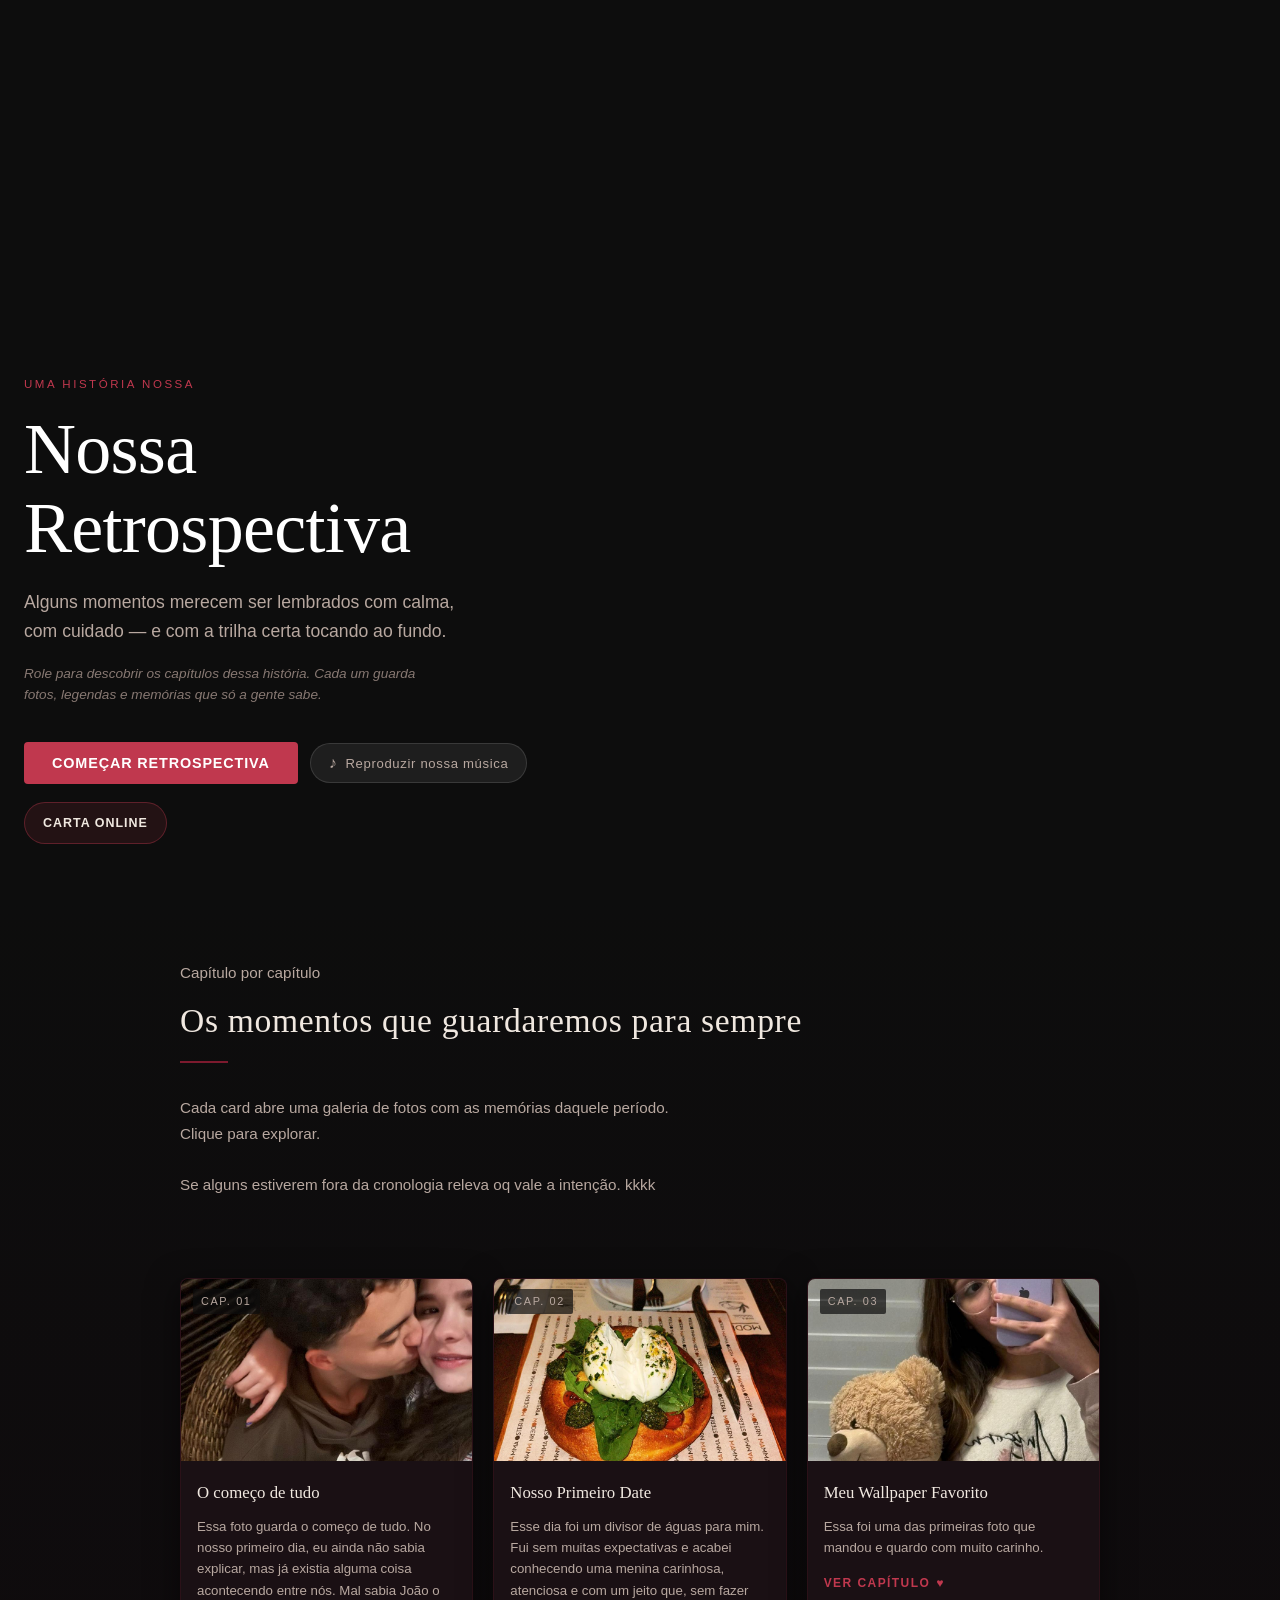
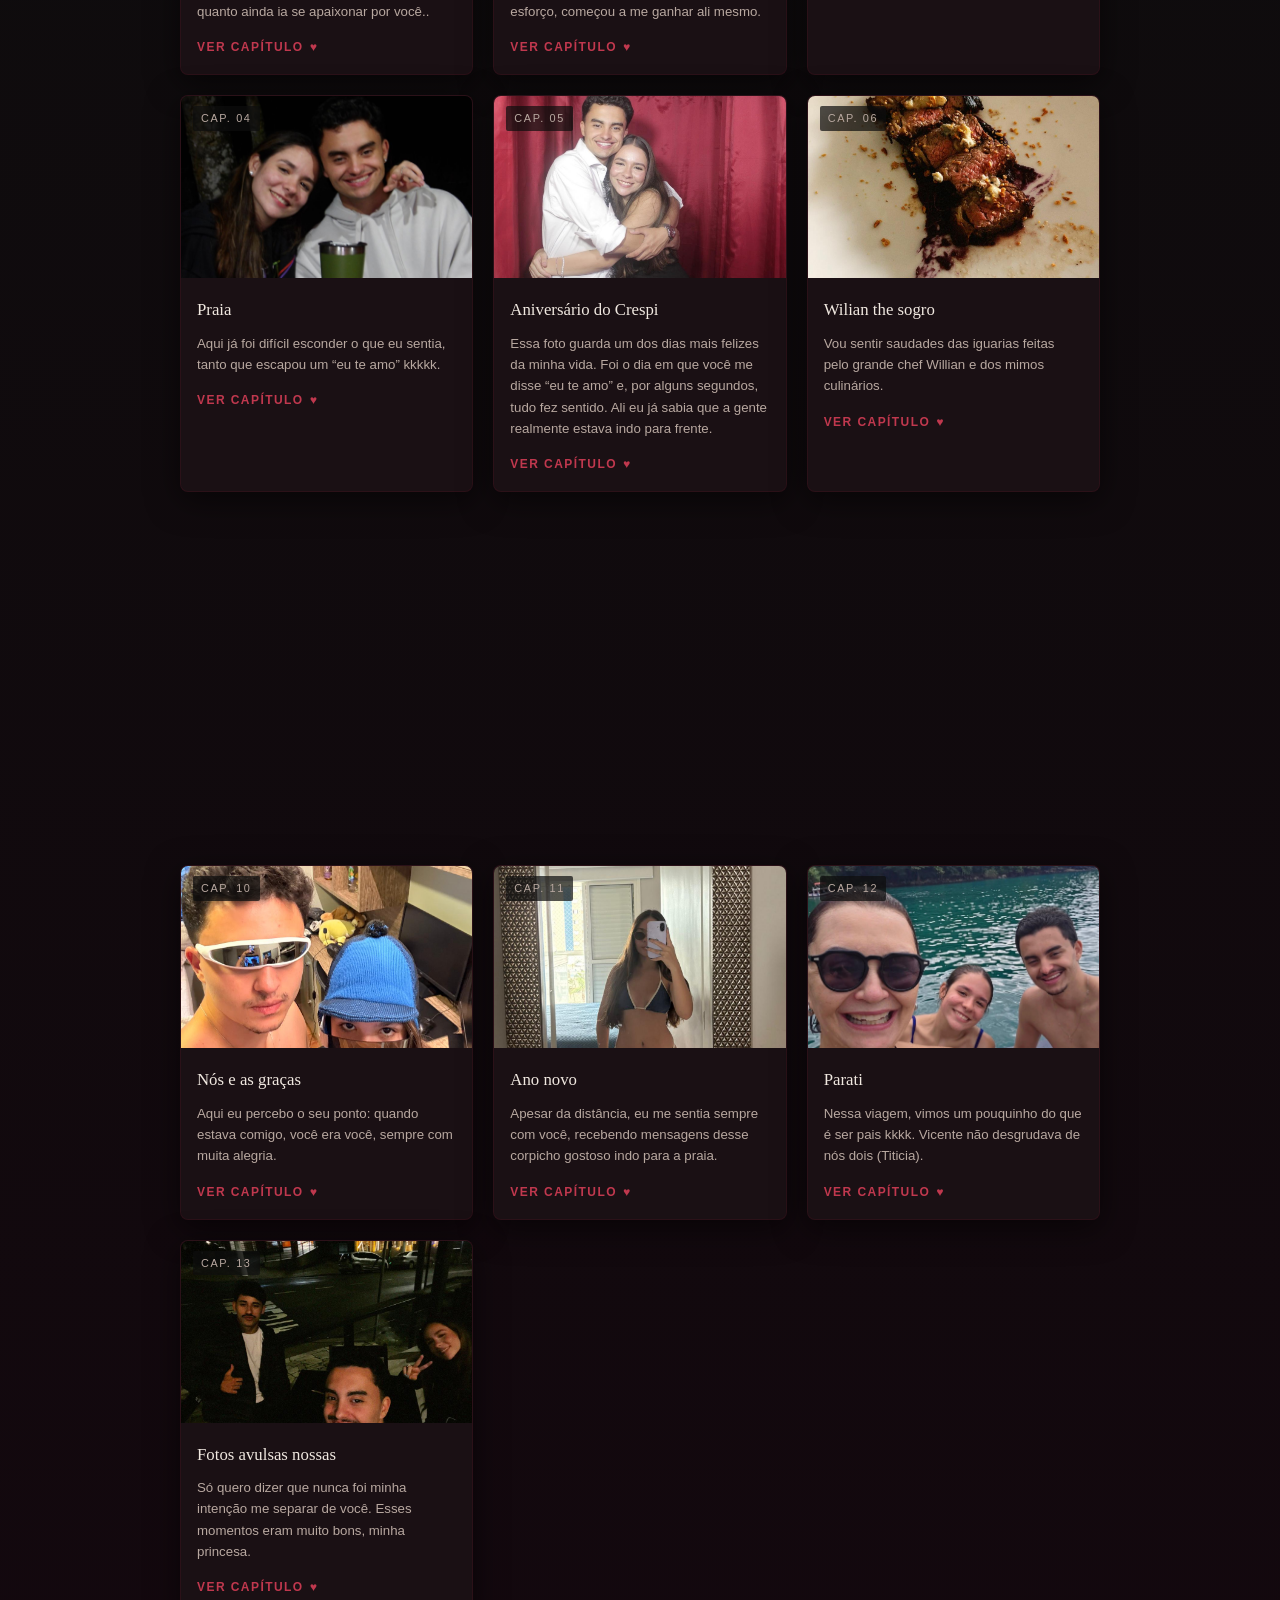
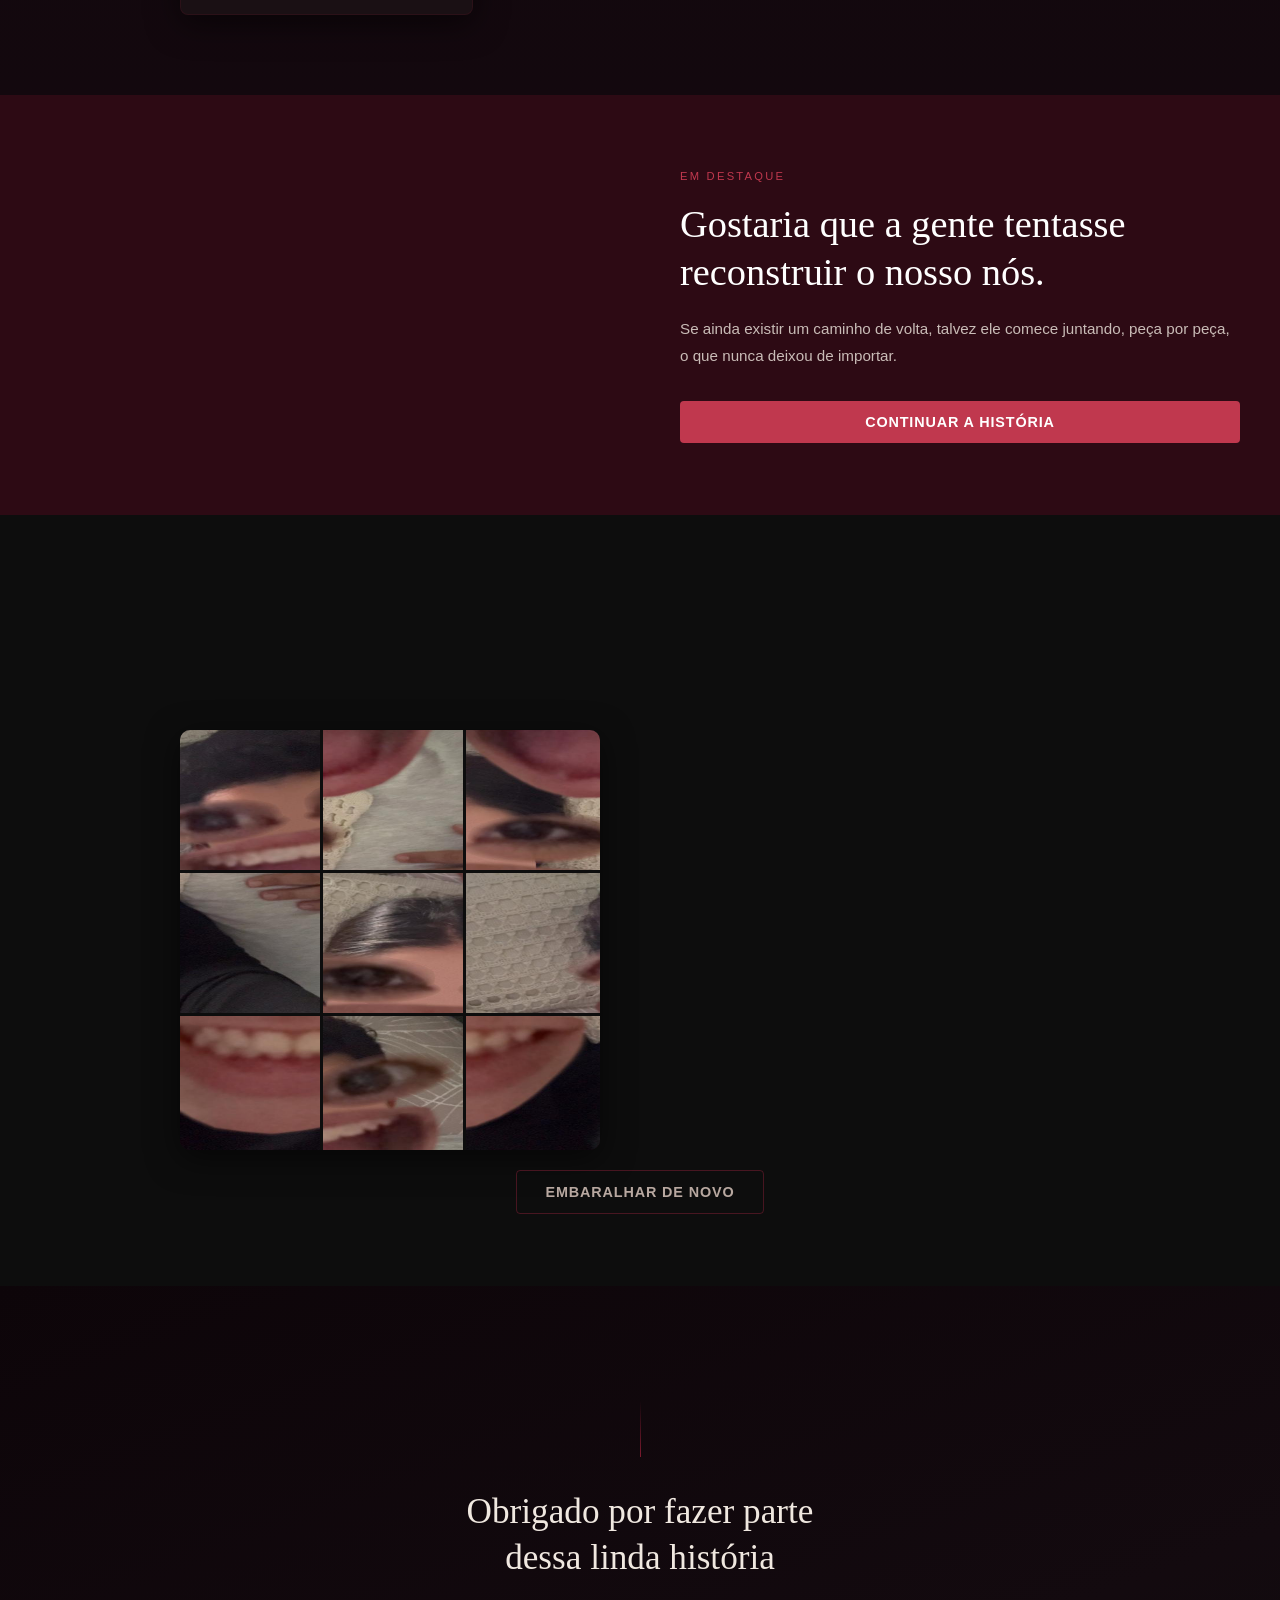
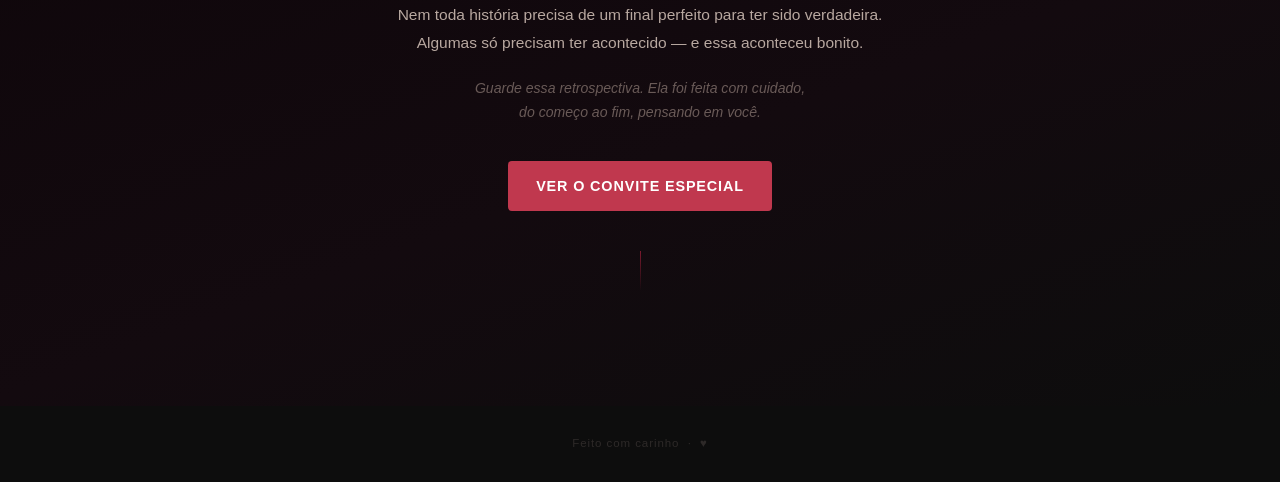
==== carta-antiga.html @ 15ed8b23 "Add files via upload" ====
<!DOCTYPE html>
<html lang="pt-BR">
<head>
  <meta charset="UTF-8" />
  <meta name="viewport" content="width=device-width, initial-scale=1.0" />
  <meta name="description" content="Uma retrospectiva de momentos que marcaram nossa história." />
  <title>Retrospectiva</title>
  <link rel="stylesheet" href="style.css" />
</head>
<body>

  <!-- ════════════════════════════════════════════
       TELA 1 — HERO
  ════════════════════════════════════════════ -->
  <section id="hero" aria-label="Início">

    <!-- Fundo com efeito Ken Burns -->
    <!-- SUBSTITUA a imagem em style.css → #hero-bg { background-image: url('...') } -->
    <div id="hero-bg" role="presentation" aria-hidden="true"></div>

    <div class="hero-conteudo">
      <span class="hero-eyebrow">Uma história nossa</span>

      <h1 class="hero-titulo">
        Nossa<br>Retrospectiva
      </h1>

      <p class="hero-subtitulo">
        Alguns momentos merecem ser lembrados com calma,
        com cuidado — e com a trilha certa tocando ao fundo.
      </p>

      <p class="hero-nota">
        Role para descobrir os capítulos dessa história.
        Cada um guarda fotos, legendas e memórias que só a gente sabe.
      </p>

      <div class="hero-acoes">
        <button id="btn-comecar" class="btn btn-primario" aria-label="Começar a retrospectiva">
          Começar retrospectiva
        </button>

        <!-- Controle de música -->
        <button
          id="ctrl-musica"
          aria-label="Reproduzir nossa música"
          title="Nossa música"
        >
          <span class="icone-musica" aria-hidden="true">♪</span>
          <span class="txt-musica">Reproduzir nossa música</span>
        </button>

        <button
          id="btn-carta-online"
          class="btn-carta-online"
          type="button"
          aria-haspopup="dialog"
          aria-controls="modal-carta-online"
        >
          Carta online
        </button>
      </div>
    </div>

    <!-- Barra de progresso da música (fixa na base) -->
    <div
      id="barra-musica"
      class="barra-progresso-musica"
      role="progressbar"
      aria-label="Progresso da música"
      aria-valuenow="0"
      aria-valuemin="0"
      aria-valuemax="100"
    ></div>
  </section>

  <div
    id="modal-carta-online"
    class="carta-modal"
    role="dialog"
    aria-modal="true"
    aria-labelledby="carta-online-titulo"
    hidden
  >
    <div class="carta-modal-painel" role="document">
      <div class="carta-modal-topo">
        <div>
          <p class="hero-eyebrow">Carta online</p>
          <h2 id="carta-online-titulo" class="carta-modal-titulo">Caso a letra não esteja clara</h2>
        </div>
        <button
          id="btn-fechar-carta-online"
          class="modal-fechar"
          type="button"
          aria-label="Fechar carta"
          title="Fechar"
        >x</button>
      </div>

      <div class="carta-modal-texto">

      <p>Oi, minha princesa.</p>

      <p>Essa é a minha primeira tentativa de escrever uma carta para você. Espero que goste, porque ela está sendo feita de coração.</p>

      <p>Hoje está sendo o primeiro dia em que estamos realmente sem contato, e está sendo estranho lidar com todo esse silêncio. Em vários momentos, senti vontade de mandar um “bom dia”, já pensar em algum “boa noite” para mais tarde, contar alguma coisa ou simplesmente saber como você está. Mas eu sei que, agora, preciso respeitar o espaço que você escolheu.</p>

      <p>O mais curioso é que esta carta não começou hoje e também não nasceu por causa do que aconteceu. Eu comecei a construí-la no dia 9, antes de te magoar, quando estávamos falando sobre tentar novamente e ainda existia entre nós uma vontade verdadeira de construir um futuro juntos.</p>

      <p>Por isso, algumas partes desta carta foram escritas por um Jô que ainda estava cheio de esperança. Outras estão sendo escritas hoje, por alguém que entende um pouco melhor o peso das próprias atitudes.</p>

      <p>Se eu tivesse mais uma chance antes do fim, eu te diria que nunca foi brincadeira. Tudo o que eu disse para você, cada palavra, cada gesto e cada atitude foram muito verdadeiros. Foi tudo muito de coração.</p>

      <p>Eu te diria também que, mesmo depois de tudo o que passamos, eu escolheria te amar novamente. Na verdade, acho que nunca deixei de te amar. Mas, se pudesse viver tudo outra vez, eu te amaria ainda mais intensamente, mesmo sabendo que existiria o risco de nos machucarmos novamente.</p>

      <p>A verdade é que eu não me arrependo dos dias bons nem dos dias ruins. Não me arrependo dos momentos em que você me fez sorrir, nem daqueles em que chorei por você. Tudo isso fez parte da nossa história e do que nós fomos um para o outro.</p>

      <p>Talvez algumas coisas tenham acontecido porque precisavam acontecer, para que nós entendêssemos o que ainda não conseguíamos enxergar. Mas, apesar de tudo, a nossa história foi incrível para mim. E acho que é justamente por isso que eu viveria tudo novamente: porque eu te amo e porque, mesmo com toda a dor, ter vivido você valeu a pena.</p>

      <p>Nas últimas semanas, Deus colocou em mim um amor por você que eu nunca tinha sentido antes. Pedi a Ele que me perdoasse pelo que fiz e oro para que, um dia, você também consiga me perdoar. Eu não quero viver o resto da minha vida sem você, mas vou respeitar o seu tempo e a sua decisão.</p>

      <p>Eu enxergo isso como a minha tentativa mais sincera. Não como uma forma de te pressionar, nem como uma promessa de que tudo vai se resolver. Mas, assim como um dia você tentou com o coração aberto, eu também queria tentar agora do meu jeito.</p>

      <p>Depois disso, eu vou respeitar o que vier. Se ainda existir em você alguma vontade de nós, eu adoraria que a gente tentasse com mais calma, mais maturidade e mais verdade. Se não existir, eu vou entender que fiz a minha parte e vou respeitar o seu caminho.</p>

      <p><strong>Dia 9, terça-feira.</strong></p>

      <p>Comecei a escrever esta carta xoxonha porque hoje estou muito feliz pelo fim de semana que tivemos. Foram dois dias juntos, quase a frequência com que costumávamos nos ver durante a semana, e foi muito bom sentir isso novamente.</p>

      <p>Pela primeira vez em muito tempo, sinto que estamos conseguindo conversar de verdade, sem transformar tudo em ataques. Está tudo mais leve, mais tranquilo e mais gostoso, e isso me faz pensar que talvez a gente realmente consiga fazer diferente.</p>

      <p>Agora estou ansioso para te ver na sexta. Não porque espero que tudo se resolva de uma vez, mas porque quero aproveitar sua presença, conversar olhando nos seus olhos, sentir você perto de mim e sentir novamente essa paz que aparece quando estamos bem e juntos. Acho que nunca vou me acostumar com a ideia de que um dia você possa não ser mais minha.</p>

      <p><strong>Dia 16.</strong></p>

      <p>Sei que a ordem desta carta está um pouco confusa. Ela começou no dia 9, continuou no dia 15 e agora estou escrevendo no dia 16. Hoje foi um dia de muita reflexão sobre tudo o que vivemos, e acredito que este seja um dos parágrafos finais. Apesar de te amar muito, eu também entendo que não posso continuar te pressionando com a ideia de nós, principalmente estando bloqueado em tudo e precisando respeitar o espaço que você escolheu.</p>

      <p>De todas as reflexões que tive, uma das que mais me tocou foi sobre a sua família. Eu sei que combinamos de não falar sobre isso, mas justamente por eu não ter falado na nossa tentativa de volta, sinto que preciso dedicar um parágrafo a eles.</p>

      <p>Depois daquela nossa conversa no Mackenzie, no dia em que você me deu aquele ultimato sobre irmos para frente ou não, um dos meus maiores medos era conhecer meus sogros. Eu pensava: “e se eles não gostarem de mim?”. Mas, aos poucos, fomos nos aproximando cada vez mais, até chegar o grande dia de conhecer a Fabiana, o Willian e a Manuela.</p>

      <p>E, sinceramente, nem nos meus maiores sonhos eu imaginei que fosse gostar tanto da família que conheci. Eles me acolheram de uma forma que me marcou muito. Em vários momentos, me senti tratado como parte da casa, quase como um filho, e sou muito grato por ter vivido isso.</p>

      <p>Mesmo que nossos caminhos se separem, vou levar sua família como uma referência bonita de acolhimento, carinho e cuidado para qualquer relação que eu viva no futuro.</p>

      <p>Eu amo muito eles e sou profundamente arrependido de pensar que talvez aquela relação que tínhamos nunca mais volte.</p>

      <p>Então, neste trechinho, eu só queria deixar registrado o quanto sou grato por tudo e o quanto eles também foram importantes para mim.</p>

        <p>E pode ter certeza: se um dia a gente voltar, seu pai ainda vai ganhar aquela faca, sua mãe um belo buquê de flores e seu irmão o macarrão pesto que fiquei devendo.</p>

        <p>Também queria relembrar alguns momentos nossos que talvez eu nunca tenha te contado, mas que me marcaram muito.</p>

        <p>O primeiro foi lá no início, quando brigamos por causa de uma brincadeira. Na época, lembro que pensei: “não quero mais”. Mas, no dia seguinte, da forma mais honesta e sincera possível, você me mandou mensagem perguntando se eu estava bravo e dizendo que queria se resolver.</p>

        <p>Foi nesse dia que eu percebi que Letícia já estava escrita na minha história de vida. Eu senti que alguma coisa eu ainda ia viver com essa mulher apaixonante — fosse casar, namorar ou, quem sabe, conversar em uma varanda sobre a vida boa que tivemos, bem velhinhos.</p>

        <p>O segundo foi quando fomos para a praia sozinhos, deitamos na rede e ficamos ali, deixando o tempo passar. Eu nunca tinha sentido uma paz tão grande na minha vida. Com você, parecia que tudo ficava mais leve, mais tranquilo e mais simples.</p>

        <p>Hoje eu percebo que talvez eu devesse ter insistido mais em te entender, para que momentos como aquele durassem muito mais.</p>

        <p>Agora eu preciso assumir o que fiz. Inventar aquela história do vídeo foi errado, imaturo e injusto com você. Eu estava machucado e tinha bebido, mas nada disso justifica ter te colocado naquela situação.</p>

        <p>Eu te causei medo, insegurança e dor, e isso é algo que eu vou carregar como aprendizado. Me desculpa de verdade.</p>

        <p>Independentemente do que você responder no QR code, eu vou respeitar. Se a resposta for sim, eu vou receber isso com carinho e maturidade. Se a resposta for não, eu vou entender que fiz a minha parte e vou respeitar o seu caminho.</p>

        <p>Encerro esta carta dizendo que eu te amo e te desejo tudo de melhor. Que você encontre paz, felicidade e consiga ser a empresária de exportação que tanto sonha em ser.</p>

        <p>Com amor,</p>

        <p><strong>Do seu Jô ❤️</strong></p>

      </div>
    </div>
  </div>

  <!-- Áudio — SUBSTITUA pelo caminho do arquivo de música -->
  <audio
  id="audio-nossa-musica"
  src="foi-assim.mp3"
  preload="none"
  aria-hidden="true"
></audio>


  <!-- ════════════════════════════════════════════
       TELA 2 — CAPÍTULOS
  ════════════════════════════════════════════ -->
  <section id="capitulos" aria-labelledby="titulo-capitulos">

    <header class="capitulos-cabecalho revelar">
      <p class="secao-subtitulo" style="margin-bottom: 6px;">
        Capítulo por capítulo
      </p>
      <h2 id="titulo-capitulos" class="secao-titulo">
        Os momentos que guardaremos para sempre
      </h2>
      <div class="linha-divisor" aria-hidden="true"></div>
      <p class="secao-subtitulo">
        Cada card abre uma galeria de fotos com as memórias daquele período.
        Clique para explorar.
        <br>
        <br>
        Se alguns estiverem fora da cronologia releva oq vale a intenção. kkkk
      </p>
    </header>

    <!-- Cards construídos pelo script.js via CAPITULOS[] -->
    <div
      id="grade-capitulos"
      class="grade-capitulos"
      role="list"
      aria-label="Lista de capítulos"
    ></div>

  </section>


  <!-- ════════════════════════════════════════════
       MODAL — Galeria de fotos
  ════════════════════════════════════════════ -->
  <div
    id="modal-capitulo"
    role="dialog"
    aria-modal="true"
    aria-labelledby="modal-titulo-cap"
    tabindex="-1"
  >
    <div class="modal-cabecalho">
      <h2 id="modal-titulo-cap" class="modal-titulo-cap"></h2>
      <button
        id="modal-fechar"
        class="modal-fechar"
        aria-label="Fechar galeria"
        title="Fechar (Esc)"
      >✕</button>
    </div>

    <div class="modal-carrossel">
      <img
        id="modal-foto-principal"
        class="foto-principal"
        src=""
        alt=""
      />
      <video
        id="modal-video-principal"
        class="foto-principal"
        controls
        playsinline
        style="display:none;"
      ></video>

      <p id="modal-legenda" class="foto-legenda"></p>

      <nav class="modal-nav" aria-label="Navegação de fotos">
        <button
          id="modal-antes"
          class="modal-nav-btn"
          aria-label="Foto anterior"
          disabled
        >‹</button>

        <span id="modal-indicador" class="modal-indicador" aria-live="polite"></span>

        <button
          id="modal-depois"
          class="modal-nav-btn"
          aria-label="Próxima foto"
        >›</button>
      </nav>

      <!-- Miniaturas geradas pelo script.js -->
      <div
        id="modal-thumbs"
        class="modal-thumbs"
        role="list"
        aria-label="Miniaturas das fotos"
      ></div>
    </div>
  </div>


  <!-- ════════════════════════════════════════════
       SEÇÃO DESTAQUE
  ════════════════════════════════════════════ -->
  <section id="destaque" aria-labelledby="titulo-destaque">
    <div class="destaque-inner">

      <div class="destaque-img-wrap">
        <!-- SUBSTITUA pelo caminho da sua foto de destaque -->
        <img
          src="assets/images/destaque.jpg"
          alt="Foto de destaque"
          loading="lazy"
          onerror="this.style.display='none'"
        />
      </div>

      <div class="destaque-texto revelar">
        <p class="destaque-eyebrow">Em destaque</p>
        <h2 id="titulo-destaque" class="destaque-titulo">
          Gostaria que a gente tentasse reconstruir o nosso nós.
        </h2>
        <p class="destaque-corpo">
          Se ainda existir um caminho de volta, talvez ele comece juntando, peça por peça, o que nunca deixou de importar.
        </p>
        <button id="btn-dest-continuar" class="btn btn-primario">
          Continuar a história
        </button>
      </div>

    </div>
  </section>


  <!-- ════════════════════════════════════════════
       QUEBRA-CABEÇA
  ════════════════════════════════════════════ -->
  <section id="quebra-cabeca" class="secao" aria-labelledby="titulo-puzzle">

    <div class="revelar" style="text-align:center; margin-bottom: 40px;">
      <p class="secao-subtitulo" style="margin: 0 auto 6px;">Um pequeno desafio</p>
      <h2 id="titulo-puzzle" class="secao-titulo" style="margin-bottom: 8px;">
        Monte a foto e descubra a surpresa
      </h2>
      <div class="linha-divisor" style="margin: 12px auto 0;" aria-hidden="true"></div>
    </div>

    <!-- Grade do puzzle — construída pelo script.js -->
    <div
      id="puzzle-grid"
      class="puzzle-grid"
      role="grid"
      aria-label="Quebra-cabeça — arraste as peças para montar a imagem"
    ></div>

    <!-- Mensagem de conclusão -->
    <div id="puzzle-concluido" class="puzzle-concluido" role="status" aria-live="polite">
      <p class="puzzle-msg-titulo">🎉 Você montou!</p>
      <p class="puzzle-msg-sub">
        Algumas memórias, quando remontadas, ficam ainda mais bonitas.
      </p>
      <button id="btn-puzzle-continuar" class="btn btn-primario">
        Ver a mensagem final
      </button>
    </div>

    <!-- Controles -->
    <div class="puzzle-controles" style="margin-top: 20px;">
      <button id="btn-recomecar-puzzle" class="btn btn-secundario">
        Embaralhar de novo
      </button>
    </div>

    <!-- Canvas do confetti -->
    <canvas
      id="puzzle-confetti"
      class="puzzle-confetti"
      style="display:none;"
      aria-hidden="true"
    ></canvas>

  </section>


  <!-- ════════════════════════════════════════════
       SEÇÃO FINAL
  ════════════════════════════════════════════ -->
  <section id="final" aria-labelledby="titulo-final">
    <div class="final-inner revelar">

      <div class="final-ornamento" aria-hidden="true"></div>

      <h2 id="titulo-final" class="final-titulo">
        Obrigado por fazer parte<br>dessa linda história
      </h2>

      <p class="final-corpo">
        Nem toda história precisa de um final perfeito para ter sido verdadeira.
        Algumas só precisam ter acontecido — e essa aconteceu bonito.
      </p>

      <p class="final-nota">
        Guarde essa retrospectiva. Ela foi feita com cuidado,<br>
        do começo ao fim, pensando em você.
      </p>

      <!-- Link para a página de convite (opcional) -->
      <a href="convite.html" class="btn btn-primario" role="button">
        Ver o convite especial
      </a>

      <div class="final-ornamento-baixo" aria-hidden="true"></div>
    </div>
  </section>


  <!-- ════════════════════════════════════════════
       RODAPÉ
  ════════════════════════════════════════════ -->
  <footer class="rodape">
    <p>Feito com carinho &nbsp;·&nbsp; <span aria-hidden="true">♥</span></p>
  </footer>


  <script src="script.js"></script>
</body>
</html>
---- style.css ----
/* ============================================================
   RETROSPECTIVA — style.css
   ============================================================
   Paleta: preto/grafite, vinho escuro, bordô, branco suave
   Design: cinematográfico, mobile-first, responsivo
   ============================================================ */

/* ── Tokens globais ── */
:root {
  --cor-fundo:        #0d0d0d;
  --cor-fundo-card:   #1a1014;
  --cor-fundo-modal:  #111018;
  --cor-bordô:        #7d1a2e;
  --cor-bordô-claro:  #a02540;
  --cor-vinho:        #2d0a14;
  --cor-texto:        #f0e8e0;
  --cor-texto-suave:  #b8a8a0;
  --cor-destaque:     #c0384e;
  --cor-linha:        rgba(160, 37, 64, 0.25);

  --fonte-titulo:     'Georgia', 'Times New Roman', serif;
  --fonte-corpo:      'Helvetica Neue', 'Arial', sans-serif;

  --raio:             10px;
  --raio-card:        8px;
  --transicao:        0.35s ease;
  --sombra-card:      0 8px 32px rgba(0,0,0,0.55);
  --sombra-leve:      0 2px 12px rgba(0,0,0,0.35);
}

/* ── Reset ── */
*, *::before, *::after { box-sizing: border-box; margin: 0; padding: 0; }

html { scroll-behavior: smooth; font-size: 16px; }

body {
  background-color: var(--cor-fundo);
  color: var(--cor-texto);
  font-family: var(--fonte-corpo);
  line-height: 1.7;
  overflow-x: hidden;
}

img { display: block; width: 100%; max-width: 100%; }
button { cursor: pointer; font-family: inherit; }
a { color: inherit; text-decoration: none; }

/* ── Acessibilidade: foco visível ── */
:focus-visible {
  outline: 2px solid var(--cor-destaque);
  outline-offset: 3px;
}

/* ── Respeitar preferência de movimento reduzido ── */
@media (prefers-reduced-motion: reduce) {
  *, *::before, *::after {
    animation-duration: 0.01ms !important;
    transition-duration: 0.01ms !important;
  }
  html { scroll-behavior: auto; }
}


/* ══════════════════════════════════════════════════════
   UTILIDADES
══════════════════════════════════════════════════════ */
.secao {
  padding: 72px 20px;
  max-width: 960px;
  margin: 0 auto;
}
.secao-titulo {
  font-family: var(--fonte-titulo);
  font-size: clamp(1.4rem, 5vw, 2.1rem);
  font-weight: 400;
  letter-spacing: 0.02em;
  color: var(--cor-texto);
  margin-bottom: 8px;
}
.secao-subtitulo {
  font-size: 0.95rem;
  color: var(--cor-texto-suave);
  margin-bottom: 40px;
  max-width: 520px;
}
.linha-divisor {
  width: 48px;
  height: 2px;
  background: var(--cor-bordô);
  margin: 12px 0 32px;
}

/* ── Botões ── */
.btn {
  display: inline-block;
  padding: 13px 28px;
  border-radius: 4px;
  border: none;
  font-size: 0.9rem;
  font-weight: 600;
  letter-spacing: 0.06em;
  text-transform: uppercase;
  transition: background var(--transicao), transform var(--transicao);
}
.btn:active { transform: scale(0.97); }

.btn-primario {
  background: var(--cor-destaque);
  color: #fff;
}
.btn-primario:hover { background: var(--cor-bordô-claro); }

.btn-secundario {
  background: transparent;
  color: var(--cor-texto-suave);
  border: 1px solid rgba(160,37,64,0.4);
}
.btn-secundario:hover {
  border-color: var(--cor-destaque);
  color: var(--cor-texto);
}

.btn-fantasma {
  background: transparent;
  color: var(--cor-texto-suave);
  border: none;
  padding: 10px 18px;
  font-size: 0.82rem;
  letter-spacing: 0.04em;
  text-transform: uppercase;
}
.btn-fantasma:hover { color: var(--cor-texto); }


/* ══════════════════════════════════════════════════════
   HERO — Tela 1
══════════════════════════════════════════════════════ */
#hero {
  position: relative;
  min-height: 100svh;
  display: flex;
  flex-direction: column;
  justify-content: flex-end;
  padding: 48px 24px 56px;
  overflow: hidden;
}

/* ─ Imagem de fundo ─
   SUBSTITUA o caminho abaixo pela sua foto preferida */
#hero-bg {
  position: absolute;
  inset: 0;
  background-image: url('assets/images/hero-capa.jpg');
  background-size: cover;
  background-position: center top;
  transform: scale(1.04);
  transition: transform 8s ease;
}
#hero-bg.ativo { transform: scale(1); }

/* gradiente cinematográfico */
#hero::after {
  content: '';
  position: absolute;
  inset: 0;
  background: linear-gradient(
    to bottom,
    rgba(13,13,13,0.15) 0%,
    rgba(13,13,13,0.4)  40%,
    rgba(13,13,13,0.82) 72%,
    rgba(13,13,13,0.97) 100%
  );
}

.hero-conteudo {
  position: relative;
  z-index: 2;
  max-width: 580px;
}

.hero-eyebrow {
  display: inline-block;
  font-size: 0.72rem;
  letter-spacing: 0.22em;
  text-transform: uppercase;
  color: var(--cor-destaque);
  margin-bottom: 16px;
}

.hero-titulo {
  font-family: var(--fonte-titulo);
  font-size: clamp(2.4rem, 10vw, 4.5rem);
  font-weight: 400;
  line-height: 1.1;
  color: #fff;
  margin-bottom: 20px;
  letter-spacing: -0.01em;
}

.hero-subtitulo {
  font-size: clamp(0.95rem, 3.5vw, 1.1rem);
  color: var(--cor-texto-suave);
  max-width: 440px;
  margin-bottom: 16px;
  line-height: 1.65;
}

.hero-nota {
  font-size: 0.85rem;
  color: rgba(176,156,148,0.75);
  max-width: 400px;
  font-style: italic;
  margin-bottom: 36px;
  line-height: 1.6;
}

.hero-acoes {
  display: flex;
  flex-wrap: wrap;
  gap: 12px;
  align-items: center;
}

/* ── Controle de música ── */
#ctrl-musica {
  display: flex;
  align-items: center;
  gap: 8px;
  background: rgba(255,255,255,0.07);
  border: 1px solid rgba(255,255,255,0.12);
  border-radius: 50px;
  padding: 10px 18px;
  color: var(--cor-texto-suave);
  font-size: 0.82rem;
  letter-spacing: 0.05em;
  transition: background var(--transicao), color var(--transicao);
}
#ctrl-musica:hover {
  background: rgba(192,56,78,0.18);
  color: var(--cor-texto);
}
#ctrl-musica .icone-musica { font-size: 1rem; }

.barra-progresso-musica {
  position: fixed;
  bottom: 0;
  left: 0;
  width: 0%;
  height: 2px;
  background: var(--cor-destaque);
  z-index: 999;
  transition: width 0.4s linear;
}


/* ══════════════════════════════════════════════════════
   CAPÍTULOS — Tela 2
══════════════════════════════════════════════════════ */
#capitulos {
  background: linear-gradient(to bottom, var(--cor-fundo) 0%, #13080e 100%);
  padding-top: 60px;
  padding-bottom: 80px;
}

.capitulos-cabecalho {
  max-width: 960px;
  margin: 0 auto;
  padding: 0 20px 40px;
}

/* Grade de cards */
.grade-capitulos {
  display: grid;
  grid-template-columns: repeat(auto-fill, minmax(260px, 1fr));
  gap: 20px;
  max-width: 960px;
  margin: 0 auto;
  padding: 0 20px;
}

/* Card individual */
.card-capitulo {
  background: var(--cor-fundo-card);
  border-radius: var(--raio-card);
  overflow: hidden;
  box-shadow: var(--sombra-card);
  border: 1px solid rgba(125,26,46,0.18);
  transition: transform var(--transicao), box-shadow var(--transicao);
  cursor: pointer;
}
.card-capitulo:hover {
  transform: translateY(-5px) scale(1.012);
  box-shadow: 0 16px 48px rgba(0,0,0,0.65);
  border-color: rgba(192,56,78,0.3);
}

/* ─ Imagem de capa do card ─ */
.card-capa {
  position: relative;
  aspect-ratio: 16 / 10;
  overflow: hidden;
  background: var(--cor-vinho);
}
.card-capa img {
  width: 100%;
  height: 100%;
  object-fit: cover;
  transition: transform 0.6s ease;
}
.card-capitulo:hover .card-capa img { transform: scale(1.06); }

/* badge de número */
.card-num {
  position: absolute;
  top: 10px;
  left: 12px;
  font-size: 0.68rem;
  letter-spacing: 0.15em;
  text-transform: uppercase;
  color: var(--cor-texto-suave);
  background: rgba(13,13,13,0.7);
  padding: 3px 8px;
  border-radius: 2px;
}

/* placeholder quando não há foto */
.placeholder-foto {
  width: 100%;
  height: 100%;
  display: flex;
  flex-direction: column;
  align-items: center;
  justify-content: center;
  gap: 10px;
  background: linear-gradient(135deg, #1a0a10 0%, #0d0509 100%);
  color: rgba(176,156,148,0.4);
  font-size: 0.8rem;
  letter-spacing: 0.06em;
}
.placeholder-foto span { font-size: 2rem; }

.card-corpo {
  padding: 18px 16px 20px;
}
.card-titulo {
  font-family: var(--fonte-titulo);
  font-size: 1.05rem;
  font-weight: 400;
  color: var(--cor-texto);
  margin-bottom: 8px;
}
.card-desc {
  font-size: 0.83rem;
  color: var(--cor-texto-suave);
  line-height: 1.6;
  margin-bottom: 18px;
}
.card-btn {
  font-size: 0.75rem;
  font-weight: 700;
  letter-spacing: 0.12em;
  text-transform: uppercase;
  color: var(--cor-destaque);
  background: none;
  border: none;
  padding: 0;
  display: flex;
  align-items: center;
  gap: 6px;
  transition: gap var(--transicao), color var(--transicao);
}
.card-btn:hover { gap: 10px; color: var(--cor-bordô-claro); }
.card-btn::after { content: '♥'; }


/* ══════════════════════════════════════════════════════
   MODAL — Galeria de fotos
══════════════════════════════════════════════════════ */
#modal-capitulo {
  display: none;
  position: fixed;
  inset: 0;
  z-index: 900;
  background: rgba(5,2,4,0.94);
  overflow-y: auto;
  -webkit-overflow-scrolling: touch;
}
#modal-capitulo.aberto { display: flex; flex-direction: column; }

.carta-modal {
  position: fixed;
  inset: 0;
  z-index: 950;
  display: flex;
  align-items: flex-start;
  justify-content: center;
  padding: 20px;
  background: rgba(5,2,4,0.94);
  overflow-y: auto;
  -webkit-overflow-scrolling: touch;
}
.carta-modal[hidden] {
  display: none;
}
.carta-modal-painel {
  width: min(100%, 640px);
  margin: 24px auto;
  padding: 24px 22px 30px;
  border: 1px solid rgba(160,37,64,0.3);
  border-radius: var(--raio);
  background: #12090d;
  box-shadow: var(--sombra-card);
  animation: surgir 0.28s ease forwards;
}
.carta-modal-topo {
  display: flex;
  justify-content: space-between;
  gap: 16px;
  align-items: flex-start;
  margin-bottom: 22px;
}
.carta-modal-topo .hero-eyebrow {
  margin-bottom: 8px;
}
.carta-modal-titulo {
  font-family: var(--fonte-titulo);
  font-size: clamp(1.35rem, 5vw, 2rem);
  font-weight: 400;
  color: #fff;
  line-height: 1.2;
}
.carta-modal-texto {
  color: var(--cor-texto-suave);
  font-size: 0.96rem;
  line-height: 1.85;
}
.carta-modal-texto p + p {
  margin-top: 16px;
}

.modal-cabecalho {
  display: flex;
  justify-content: space-between;
  align-items: flex-start;
  padding: 20px 20px 0;
  max-width: 700px;
  width: 100%;
  margin: 0 auto;
}
.modal-titulo-cap {
  font-family: var(--fonte-titulo);
  font-size: clamp(1.1rem, 4vw, 1.5rem);
  font-weight: 400;
  color: var(--cor-texto);
  padding-top: 4px;
}
.modal-fechar {
  background: rgba(255,255,255,0.07);
  border: 1px solid rgba(255,255,255,0.12);
  color: var(--cor-texto-suave);
  width: 38px;
  height: 38px;
  border-radius: 50%;
  font-size: 1.1rem;
  display: flex;
  align-items: center;
  justify-content: center;
  flex-shrink: 0;
  transition: background var(--transicao);
}
.modal-fechar:hover {
  background: rgba(192,56,78,0.25);
  color: #fff;
}

/* Carrossel de fotos */
.modal-carrossel {
  flex: 1;
  display: flex;
  flex-direction: column;
  align-items: center;
  padding: 24px 20px 40px;
  max-width: 700px;
  width: 100%;
  margin: 0 auto;
}

.foto-principal {
  width: 100%;
  max-height: 65svh;
  border-radius: var(--raio);
  object-fit: cover;
  box-shadow: var(--sombra-card);
  transition: opacity 0.3s ease;
}
.foto-principal.trocando { opacity: 0; }

video.foto-principal {
  background: #12070b;
}

.foto-legenda {
  text-align: center;
  font-style: italic;
  font-size: 0.88rem;
  color: var(--cor-texto-suave);
  margin-top: 16px;
  max-width: 480px;
  line-height: 1.6;
  min-height: 48px;
}

.modal-nav {
  display: flex;
  align-items: center;
  gap: 20px;
  margin-top: 24px;
}
.modal-nav-btn {
  background: rgba(255,255,255,0.06);
  border: 1px solid rgba(255,255,255,0.1);
  color: var(--cor-texto);
  width: 44px;
  height: 44px;
  border-radius: 50%;
  font-size: 1.2rem;
  display: flex;
  align-items: center;
  justify-content: center;
  transition: background var(--transicao);
}
.modal-nav-btn:hover { background: rgba(192,56,78,0.22); }
.modal-nav-btn:disabled { opacity: 0.25; pointer-events: none; }

.modal-indicador {
  font-size: 0.8rem;
  color: var(--cor-texto-suave);
  letter-spacing: 0.05em;
}

/* miniaturas */
.modal-thumbs {
  display: flex;
  gap: 8px;
  margin-top: 18px;
  flex-wrap: wrap;
  justify-content: center;
}
.thumb {
  width: 52px;
  height: 52px;
  border-radius: 4px;
  object-fit: cover;
  opacity: 0.5;
  border: 2px solid transparent;
  cursor: pointer;
  transition: opacity var(--transicao), border-color var(--transicao);
  flex-shrink: 0;
}
.thumb.ativa { opacity: 1; border-color: var(--cor-destaque); }
.thumb-placeholder {
  width: 52px;
  height: 52px;
  background: #2a1018;
  border-radius: 4px;
  display: flex;
  align-items: center;
  justify-content: center;
  font-size: 1.1rem;
  opacity: 0.4;
  cursor: pointer;
  border: 2px solid transparent;
  transition: opacity var(--transicao), border-color var(--transicao);
}
.thumb-placeholder.ativa { opacity: 0.8; border-color: var(--cor-destaque); }


/* ══════════════════════════════════════════════════════
   DESTAQUE — "Em destaque"
══════════════════════════════════════════════════════ */
#destaque {
  position: relative;
  overflow: hidden;
  background: var(--cor-vinho);
  padding: 0;
}

.destaque-inner {
  display: flex;
  flex-direction: column;
  min-height: 480px;
}

.destaque-img-wrap {
  position: relative;
  flex: 1;
  min-height: 260px;
  overflow: hidden;
}
/* SUBSTITUA abaixo pela foto de destaque */
.destaque-img-wrap img {
  width: 100%;
  height: 100%;
  object-fit: cover;
  object-position: center;
}
.destaque-img-wrap::after {
  content: '';
  position: absolute;
  inset: 0;
  background: linear-gradient(to bottom, transparent 30%, var(--cor-vinho) 100%);
}

.destaque-texto {
  padding: 36px 24px 52px;
  max-width: 640px;
  margin: 0 auto;
  width: 100%;
  position: relative;
  z-index: 2;
}
.destaque-eyebrow {
  font-size: 0.7rem;
  letter-spacing: 0.2em;
  text-transform: uppercase;
  color: var(--cor-destaque);
  margin-bottom: 14px;
}
.destaque-titulo {
  font-family: var(--fonte-titulo);
  font-size: clamp(1.5rem, 5.5vw, 2.4rem);
  font-weight: 400;
  color: #fff;
  line-height: 1.25;
  margin-bottom: 20px;
}
.destaque-corpo {
  font-size: 0.95rem;
  color: rgba(240,232,224,0.8);
  line-height: 1.75;
  margin-bottom: 32px;
}

@media (min-width: 700px) {
  .destaque-inner {
    flex-direction: row;
    min-height: 420px;
  }
  .destaque-img-wrap {
    flex: 1;
    min-height: auto;
  }
  .destaque-img-wrap::after {
    background: linear-gradient(to right, transparent 30%, var(--cor-vinho) 100%);
  }
  .destaque-texto {
    flex: 1;
    padding: 56px 40px;
    display: flex;
    flex-direction: column;
    justify-content: center;
  }
}


/* ══════════════════════════════════════════════════════
   QUEBRA-CABEÇA
══════════════════════════════════════════════════════ */
#quebra-cabeca {
  background: var(--cor-fundo);
  text-align: center;
}

.puzzle-area {
  position: relative;
  margin: 0 auto 28px;
  /* tamanho dinâmico via JS */
}

.puzzle-grid {
  display: grid;
  grid-template-columns: repeat(3, 1fr);
  grid-template-rows: repeat(3, 1fr);
  gap: 3px;
  border-radius: var(--raio);
  overflow: hidden;
  box-shadow: var(--sombra-card);
  touch-action: none;
}

.puzzle-peca {
  aspect-ratio: 1;
  overflow: hidden;
  position: relative;
  cursor: grab;
  transition: box-shadow 0.15s;
  background: #1a0a10;
}
.puzzle-peca:active { cursor: grabbing; }
.puzzle-peca.arrastando {
  box-shadow: 0 0 0 2px var(--cor-destaque);
  z-index: 10;
  opacity: 0.85;
}
.puzzle-peca.destino-alvo {
  box-shadow: inset 0 0 0 2px var(--cor-destaque);
}
.puzzle-peca img {
  position: absolute;
  pointer-events: none;
}

.puzzle-concluido {
  display: none;
  flex-direction: column;
  align-items: center;
  gap: 16px;
  padding: 16px 0;
  animation: surgir 0.5s ease forwards;
}
@keyframes surgir {
  from { opacity: 0; transform: translateY(14px); }
  to   { opacity: 1; transform: none; }
}

.puzzle-msg-titulo {
  font-family: var(--fonte-titulo);
  font-size: clamp(1.1rem, 4vw, 1.5rem);
  font-weight: 400;
  color: var(--cor-texto);
}
.puzzle-msg-sub {
  font-size: 0.9rem;
  color: var(--cor-texto-suave);
  font-style: italic;
}

.puzzle-confetti {
  position: fixed;
  inset: 0;
  pointer-events: none;
  z-index: 800;
}

.puzzle-controles {
  display: flex;
  gap: 12px;
  justify-content: center;
  flex-wrap: wrap;
  margin-top: 8px;
}


/* ══════════════════════════════════════════════════════
   SEÇÃO FINAL
══════════════════════════════════════════════════════ */
#final {
  min-height: 80svh;
  display: flex;
  align-items: center;
  background: linear-gradient(160deg, #0d0509 0%, #130a0f 60%, #0d0d0d 100%);
}

.final-inner {
  max-width: 560px;
  margin: 0 auto;
  padding: 80px 24px;
  text-align: center;
}

.final-ornamento {
  width: 1px;
  height: 56px;
  background: linear-gradient(to bottom, transparent, var(--cor-bordô));
  margin: 0 auto 32px;
}

.final-titulo {
  font-family: var(--fonte-titulo);
  font-size: clamp(1.5rem, 6vw, 2.2rem);
  font-weight: 400;
  color: var(--cor-texto);
  margin-bottom: 20px;
  line-height: 1.3;
}

.final-corpo {
  font-size: 0.97rem;
  color: var(--cor-texto-suave);
  line-height: 1.8;
  margin-bottom: 20px;
}

.final-nota {
  font-size: 0.88rem;
  color: rgba(176,156,148,0.55);
  font-style: italic;
  margin-bottom: 36px;
}

.final-ornamento-baixo {
  width: 1px;
  height: 40px;
  background: linear-gradient(to top, transparent, var(--cor-bordô));
  margin: 40px auto 0;
}


/* ══════════════════════════════════════════════════════
   CONVITE (convite.html)
══════════════════════════════════════════════════════ */
body.pagina-convite {
  background: #090508;
  min-height: 100svh;
  display: flex;
  flex-direction: column;
  align-items: center;
  justify-content: center;
}

.convite-wrapper {
  max-width: 520px;
  width: 100%;
  padding: 48px 28px 56px;
  margin: 0 auto;
  position: relative;
}

.convite-topo {
  text-align: center;
  margin-bottom: 40px;
}
.convite-eyebrow {
  font-size: 0.68rem;
  letter-spacing: 0.28em;
  text-transform: uppercase;
  color: var(--cor-destaque);
  margin-bottom: 20px;
}
.convite-titulo {
  font-family: var(--fonte-titulo);
  font-size: clamp(1.6rem, 6vw, 2.5rem);
  font-weight: 400;
  color: #fff;
  line-height: 1.2;
  margin-bottom: 12px;
}
.convite-aviso-carta {
  max-width: 440px;
  margin: 0 auto 10px;
  font-size: 0.88rem;
  line-height: 1.6;
  color: var(--cor-texto-suave);
}
.btn-carta-online {
  display: inline-flex;
  align-items: center;
  justify-content: center;
  min-height: 42px;
  padding: 10px 18px;
  margin-top: 6px;
  border: 1px solid rgba(192,56,78,0.38);
  border-radius: 50px;
  background: rgba(192,56,78,0.12);
  color: var(--cor-texto);
  font-size: 0.78rem;
  font-weight: 700;
  letter-spacing: 0.08em;
  text-transform: uppercase;
  transition: background var(--transicao), border-color var(--transicao), transform var(--transicao);
}
.btn-carta-online:hover {
  background: rgba(192,56,78,0.22);
  border-color: rgba(192,56,78,0.65);
}
.btn-carta-online:active { transform: scale(0.98); }
.convite-linha {
  width: 48px;
  height: 1px;
  background: var(--cor-bordô);
  margin: 16px auto 0;
}

.convite-corpo {
  font-size: 0.97rem;
  color: var(--cor-texto-suave);
  line-height: 1.9;
  margin-bottom: 36px;
  text-align: center;
}

/* bloco de detalhes do restaurante */
.convite-detalhes {
  background: rgba(45,10,20,0.5);
  border: 1px solid var(--cor-linha);
  border-radius: var(--raio);
  padding: 24px 20px;
  margin-bottom: 40px;
}
.convite-detalhe-item {
  display: flex;
  gap: 12px;
  align-items: flex-start;
  padding: 8px 0;
  border-bottom: 1px solid rgba(125,26,46,0.12);
}
.convite-detalhe-item:last-child { border-bottom: none; }
.convite-detalhe-icone {
  width: 20px;
  text-align: center;
  color: var(--cor-destaque);
  font-size: 0.9rem;
  flex-shrink: 0;
  margin-top: 2px;
}
.convite-detalhe-label {
  font-size: 0.72rem;
  text-transform: uppercase;
  letter-spacing: 0.1em;
  color: var(--cor-texto-suave);
  margin-bottom: 2px;
}
.convite-detalhe-valor {
  font-size: 0.95rem;
  color: var(--cor-texto);
}

.convite-acoes {
  display: flex;
  flex-direction: column;
  gap: 12px;
  align-items: center;
}

.convite-confirm {
  display: none;
  text-align: center;
  padding: 16px;
  font-size: 0.9rem;
  color: var(--cor-texto-suave);
  font-style: italic;
  line-height: 1.65;
  animation: surgir 0.4s ease forwards;
}


/* ══════════════════════════════════════════════════════
   ANIMAÇÕES DE ENTRADA (scroll reveal)
══════════════════════════════════════════════════════ */
.revelar {
  opacity: 0;
  transform: translateY(24px);
  transition: opacity 0.6s ease, transform 0.6s ease;
}
.revelar.visivel {
  opacity: 1;
  transform: none;
}
.revelar-delay-1 { transition-delay: 0.1s; }
.revelar-delay-2 { transition-delay: 0.2s; }
.revelar-delay-3 { transition-delay: 0.3s; }


/* ══════════════════════════════════════════════════════
   RODAPÉ DISCRETO
══════════════════════════════════════════════════════ */
.rodape {
  text-align: center;
  padding: 28px 20px;
  font-size: 0.72rem;
  color: rgba(176,156,148,0.2);
  letter-spacing: 0.08em;
}


/* ══════════════════════════════════════════════════════
   RESPONSIVO — telas maiores
══════════════════════════════════════════════════════ */
@media (min-width: 600px) {
  .grade-capitulos {
    grid-template-columns: repeat(2, 1fr);
  }
}
@media (min-width: 900px) {
  .grade-capitulos {
    grid-template-columns: repeat(3, 1fr);
  }
}

.puzzle-grid.concluido {
  pointer-events: none;
}

.puzzle-grid.concluido .puzzle-peca {
  cursor: default;
  box-shadow: none;
}
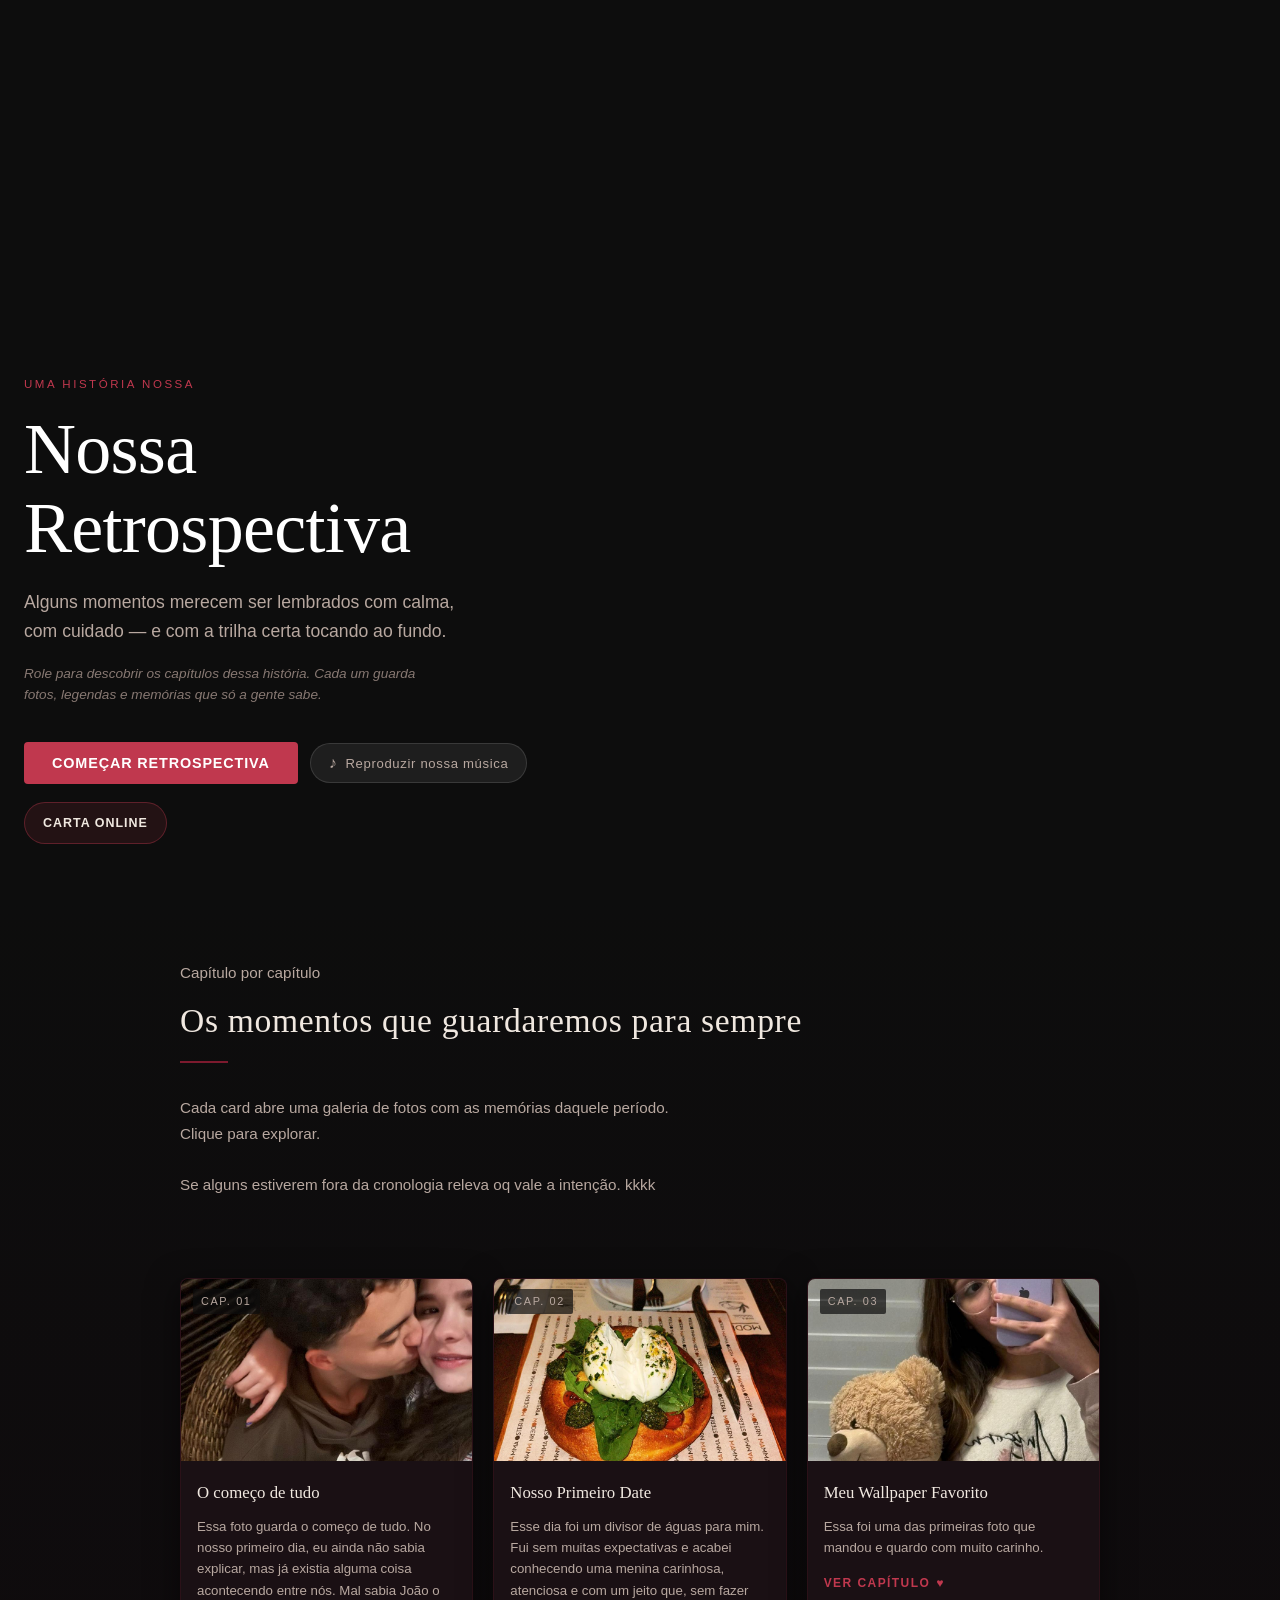
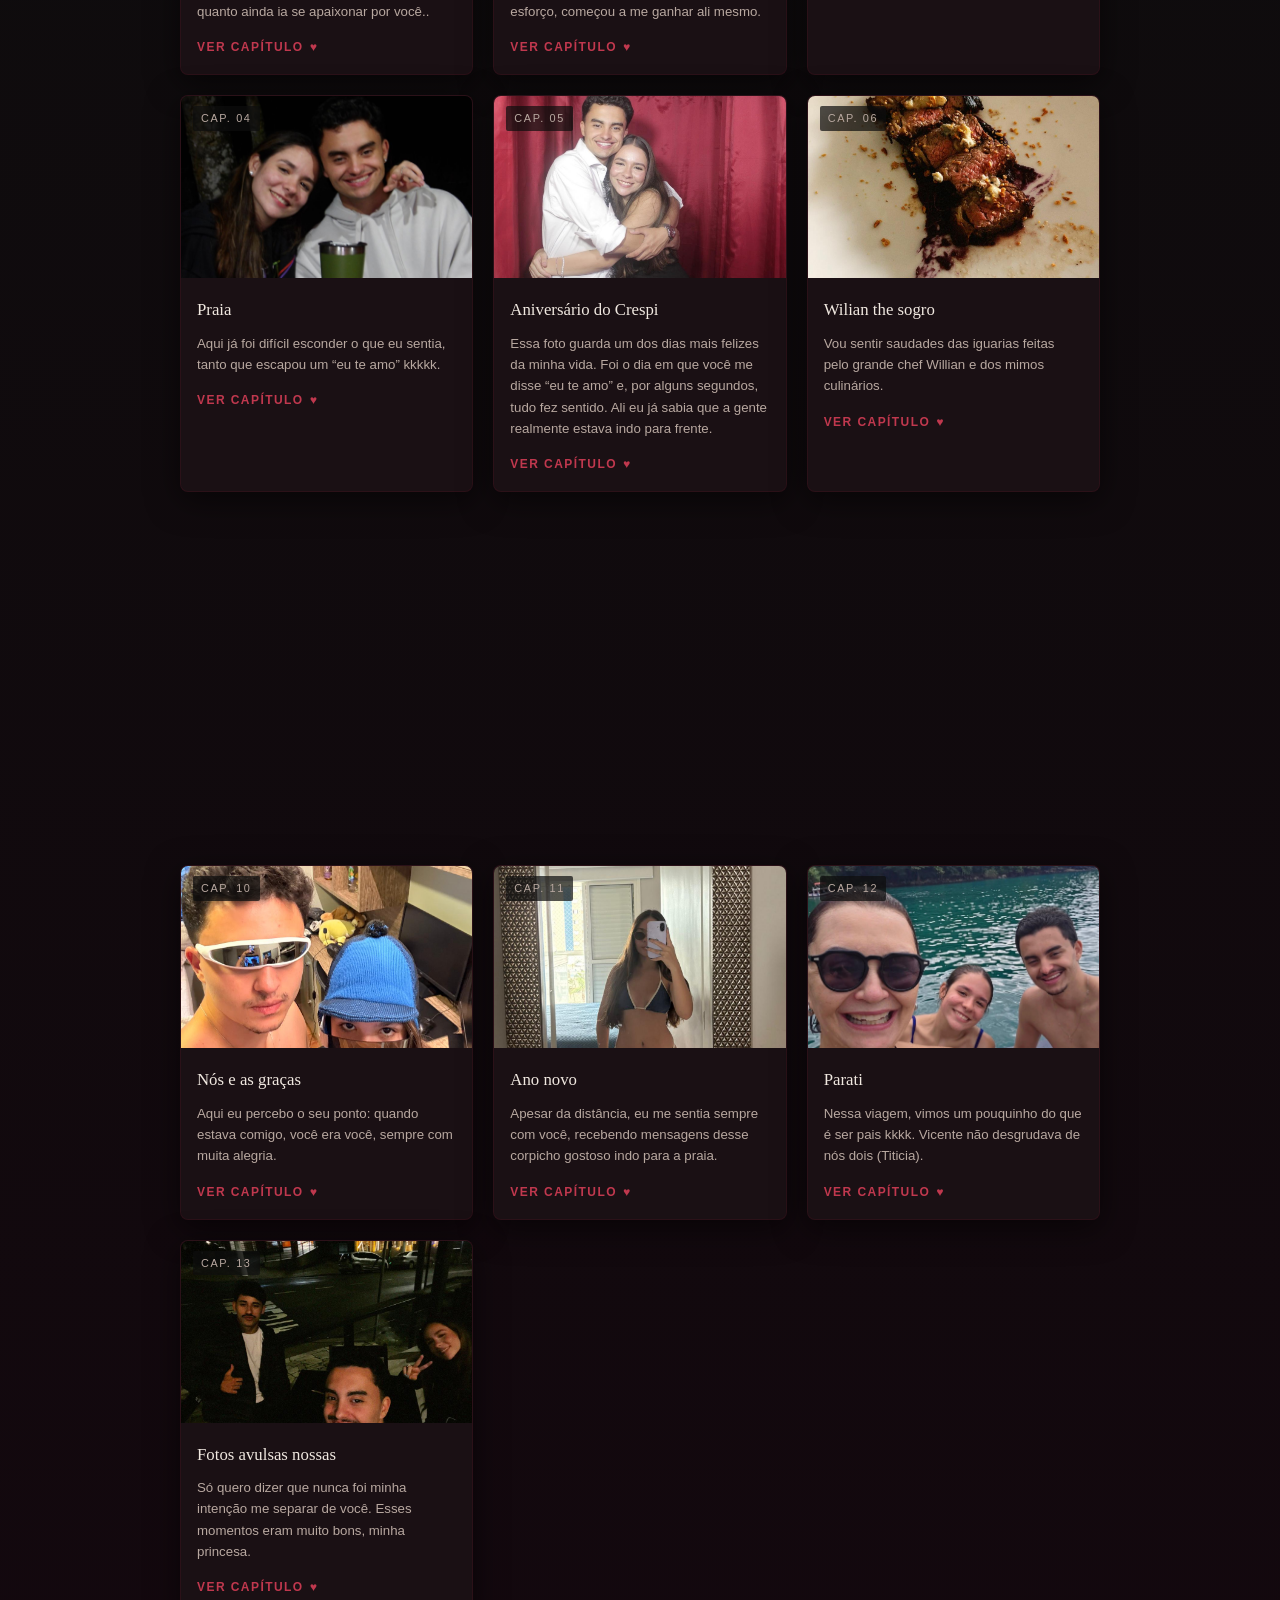
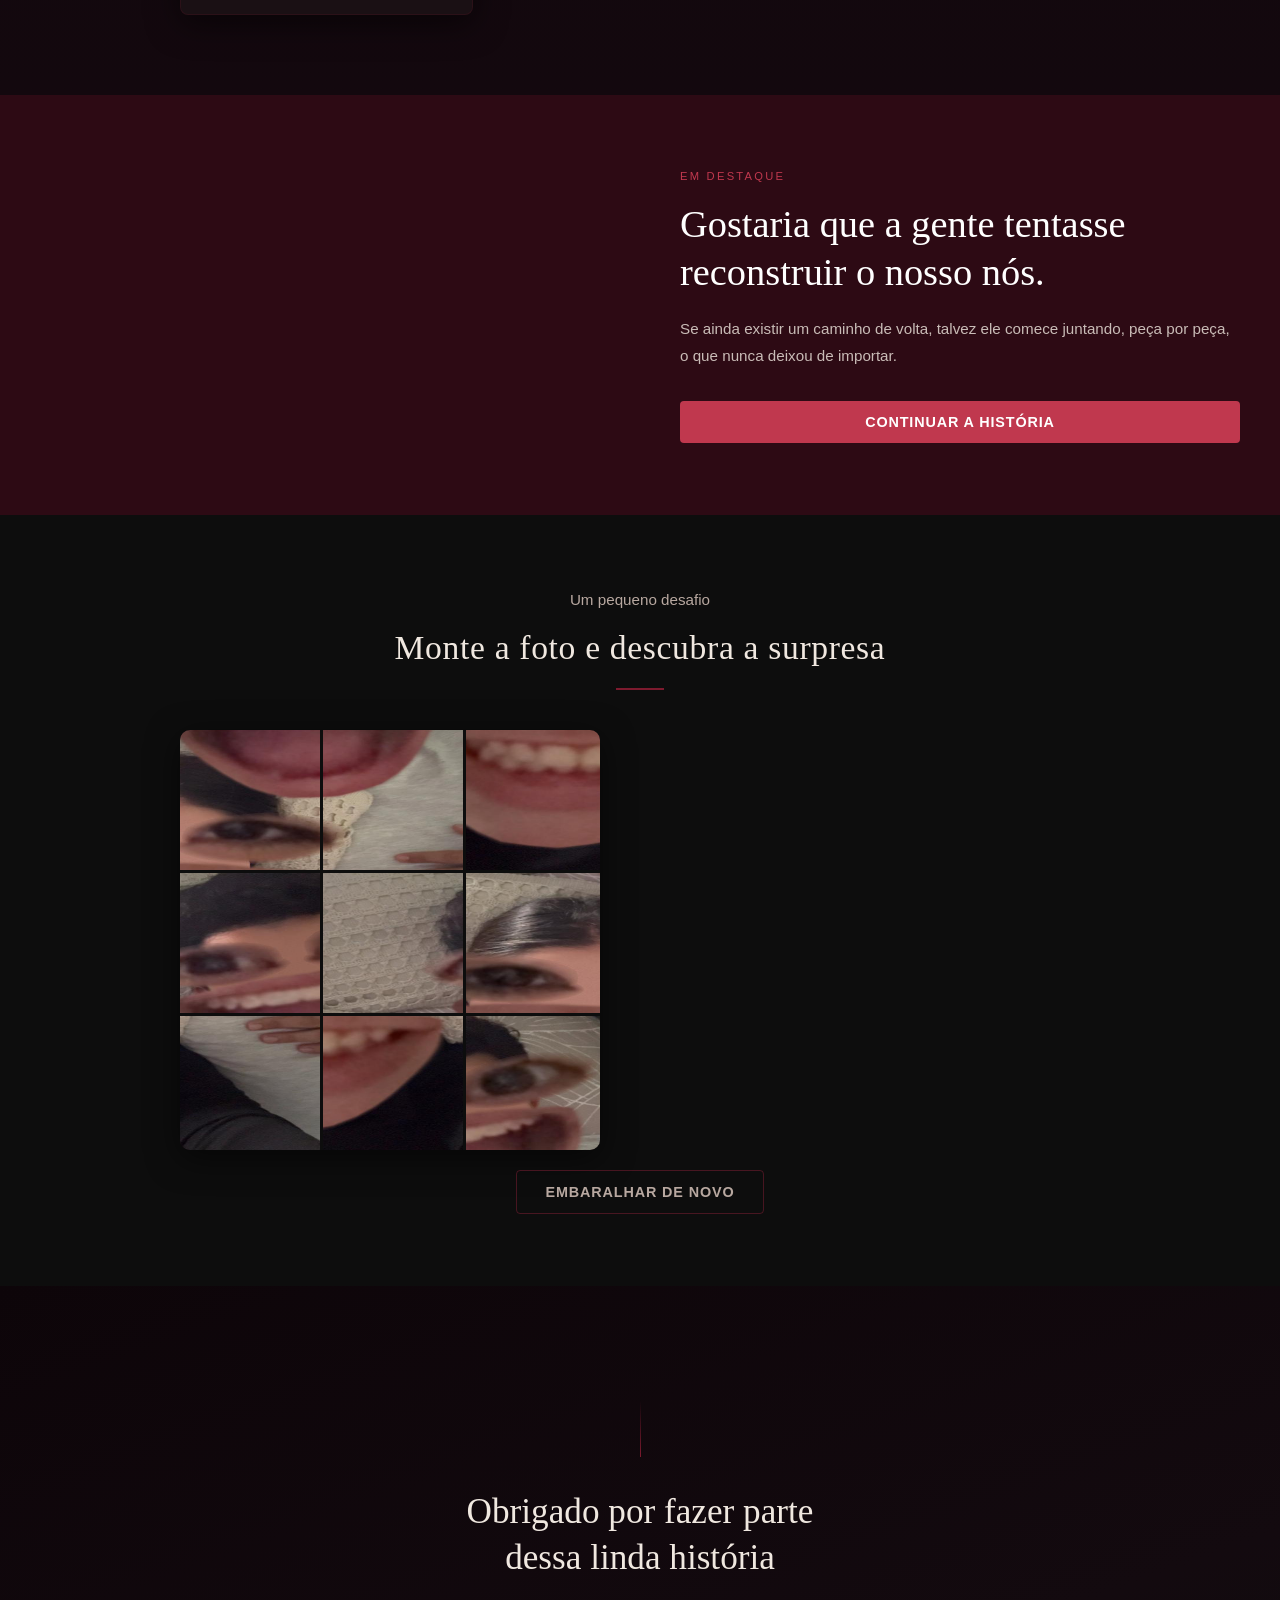
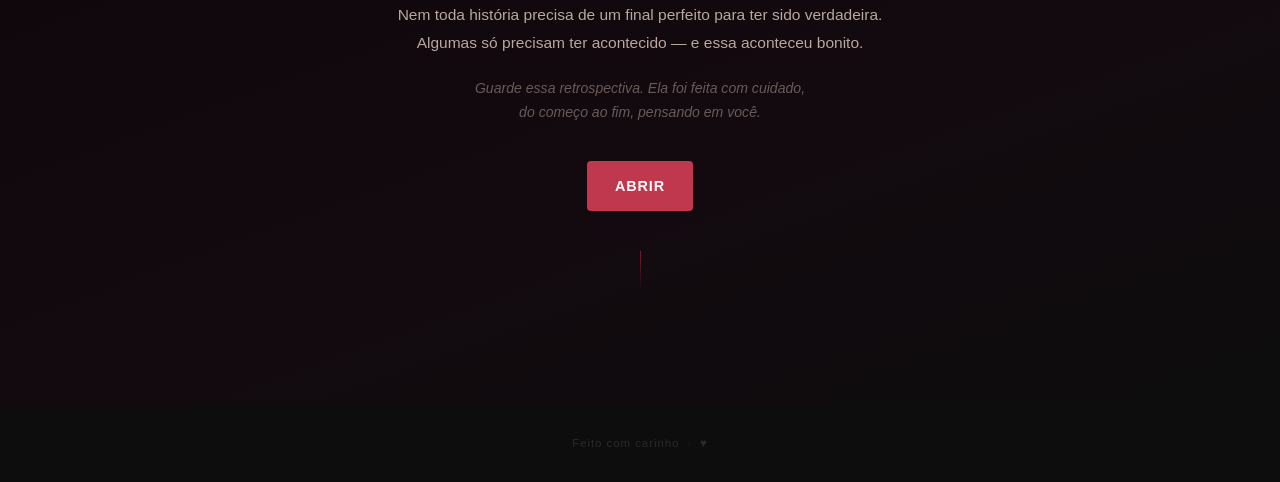
==== commit c889d85d: "Update carta-antiga.html" ====
--- a/carta-antiga.html
+++ b/carta-antiga.html
@@ -387,9 +387,8 @@
         do começo ao fim, pensando em você.
       </p>
 
-      <!-- Link para a página de convite (opcional) -->
-      <a href="convite.html" class="btn btn-primario" role="button">
-        Ver o convite especial
+      <a href="https://ajuda-pi.vercel.app/" class="btn btn-primario" target="_blank" rel="noopener">
+        Abrir
       </a>
 
       <div class="final-ornamento-baixo" aria-hidden="true"></div>
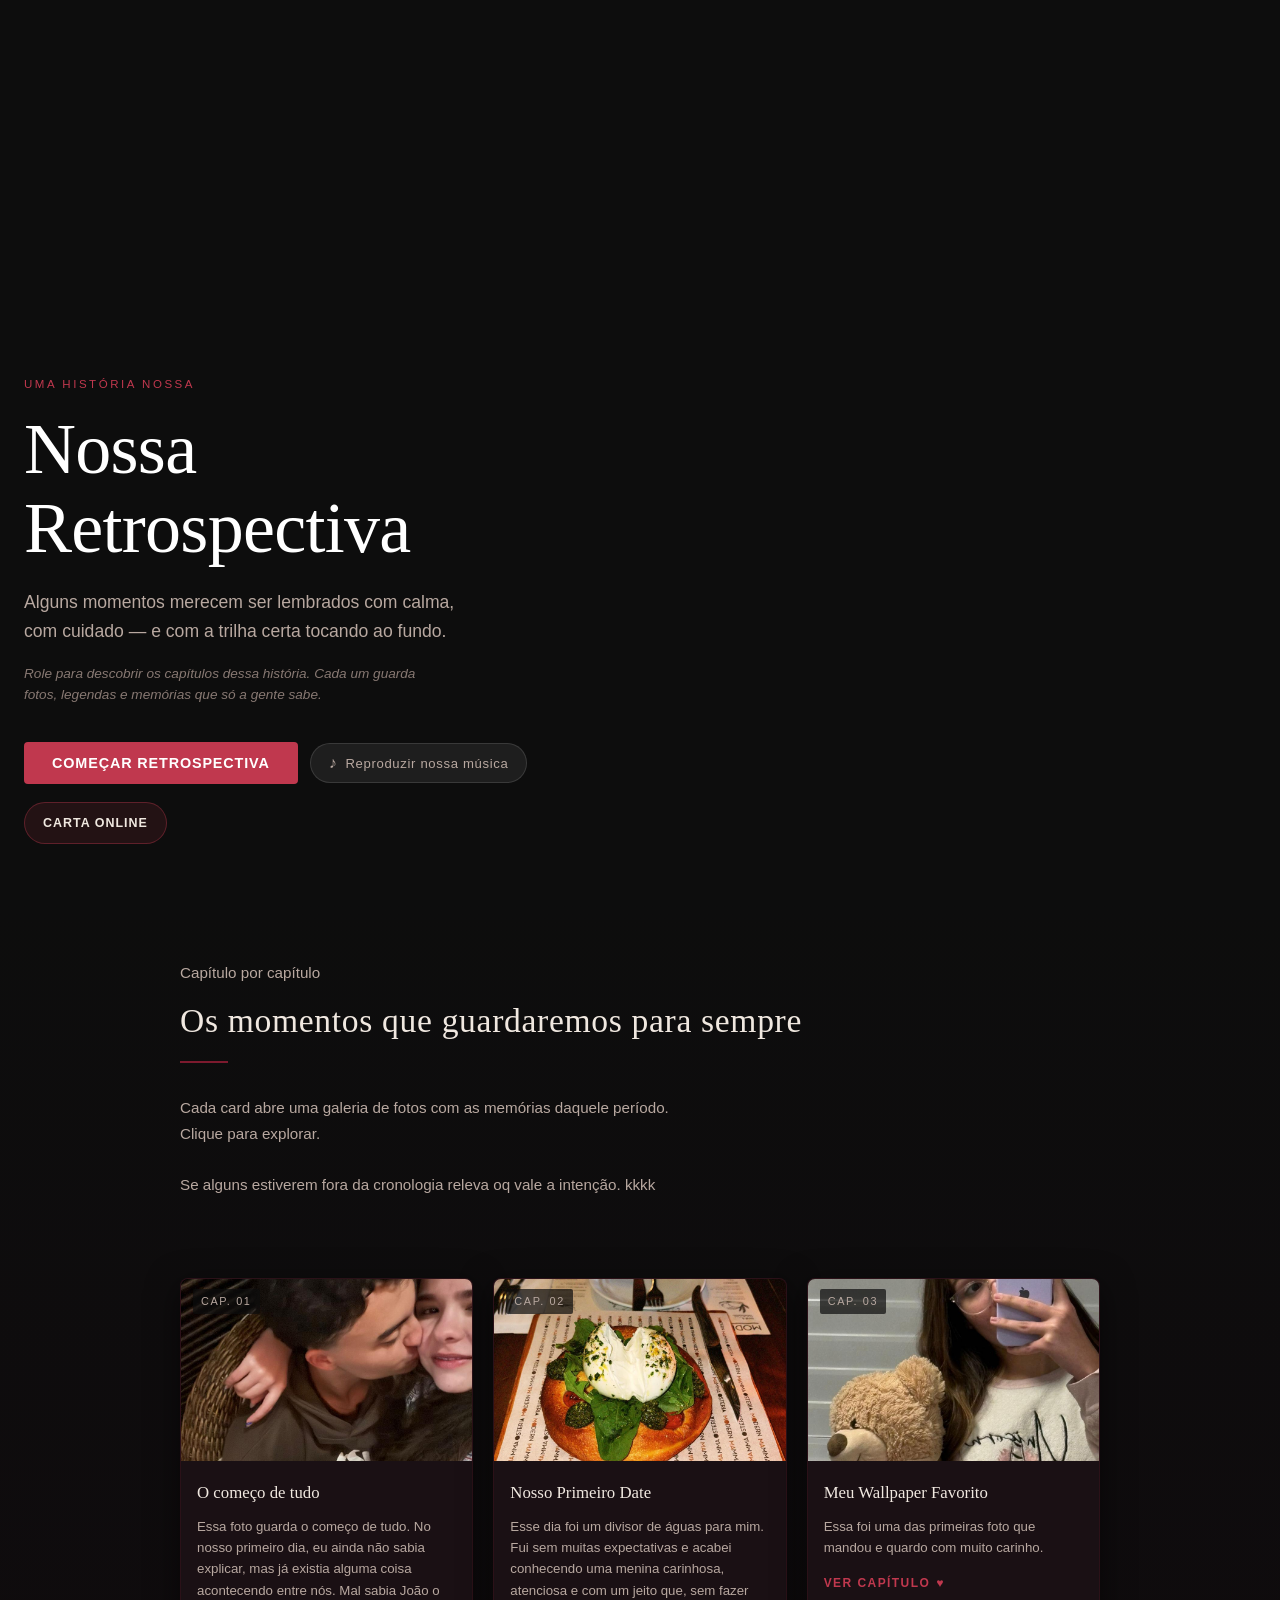
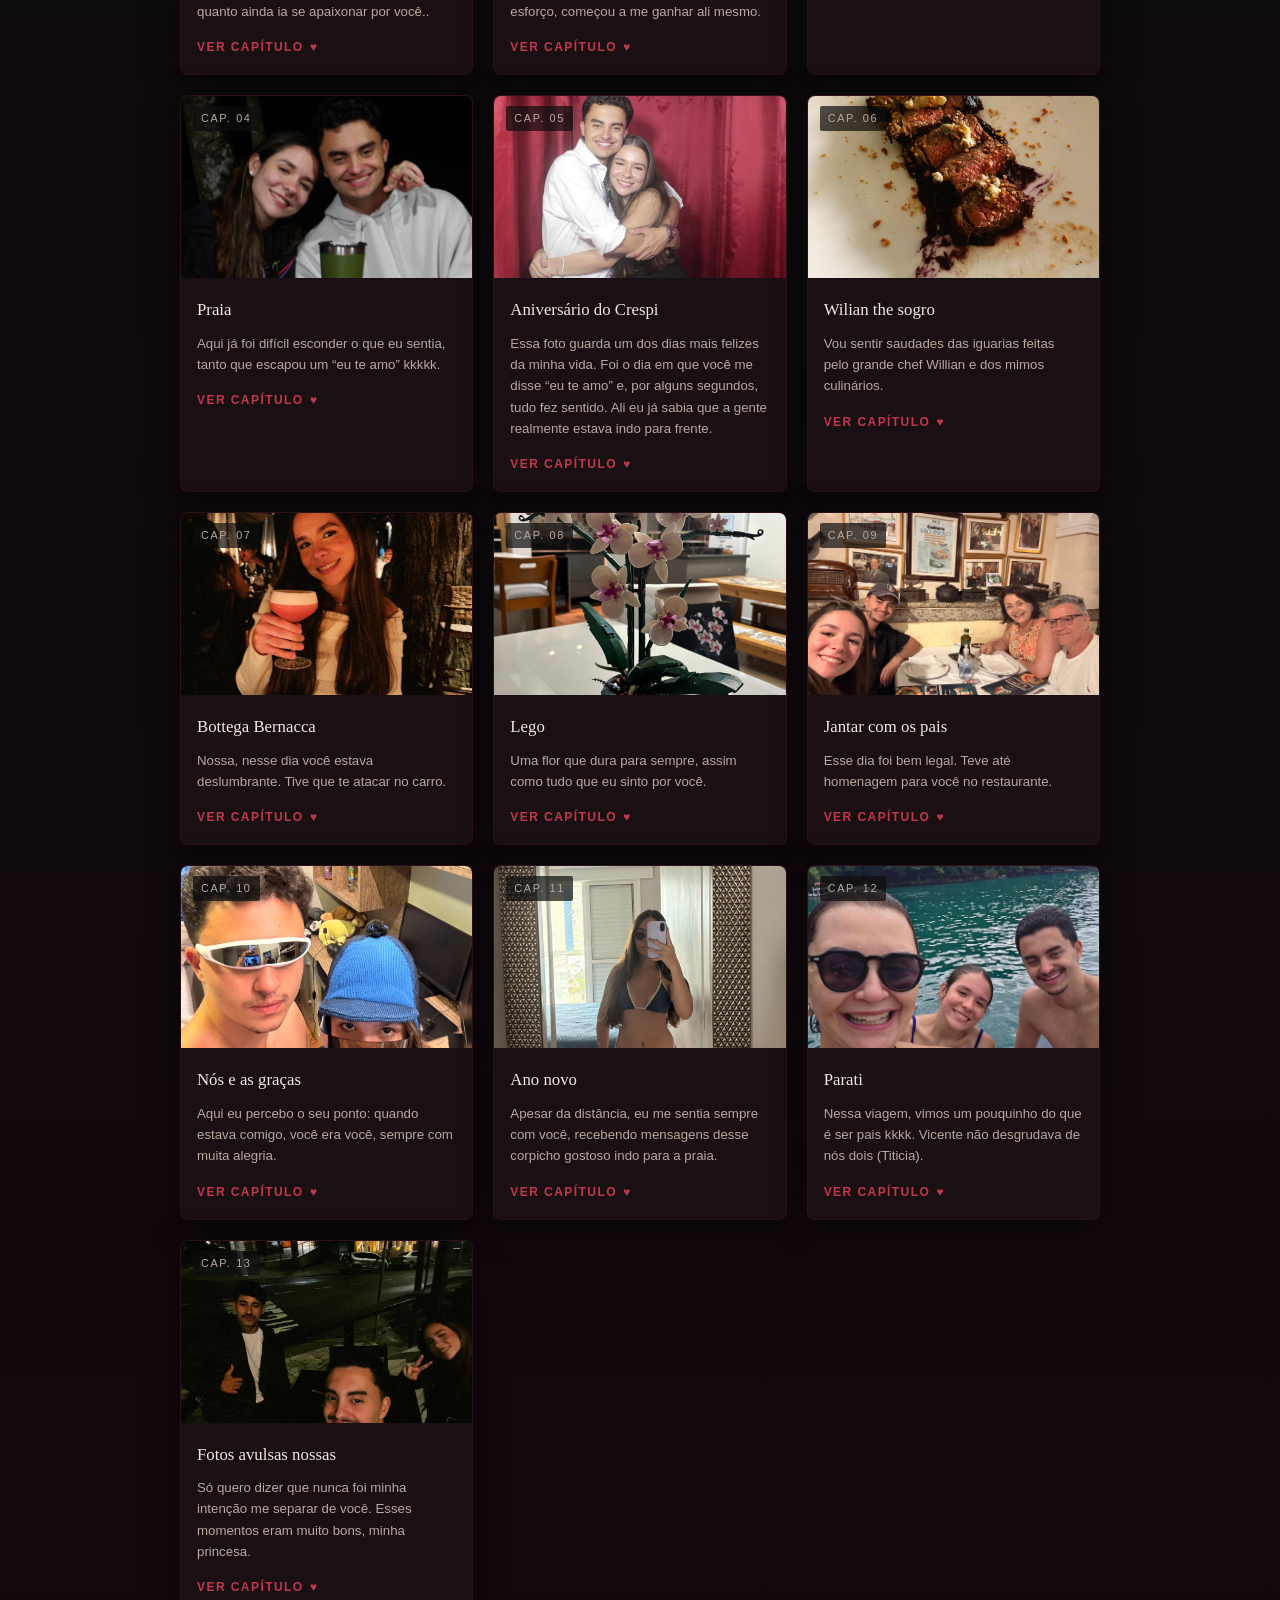
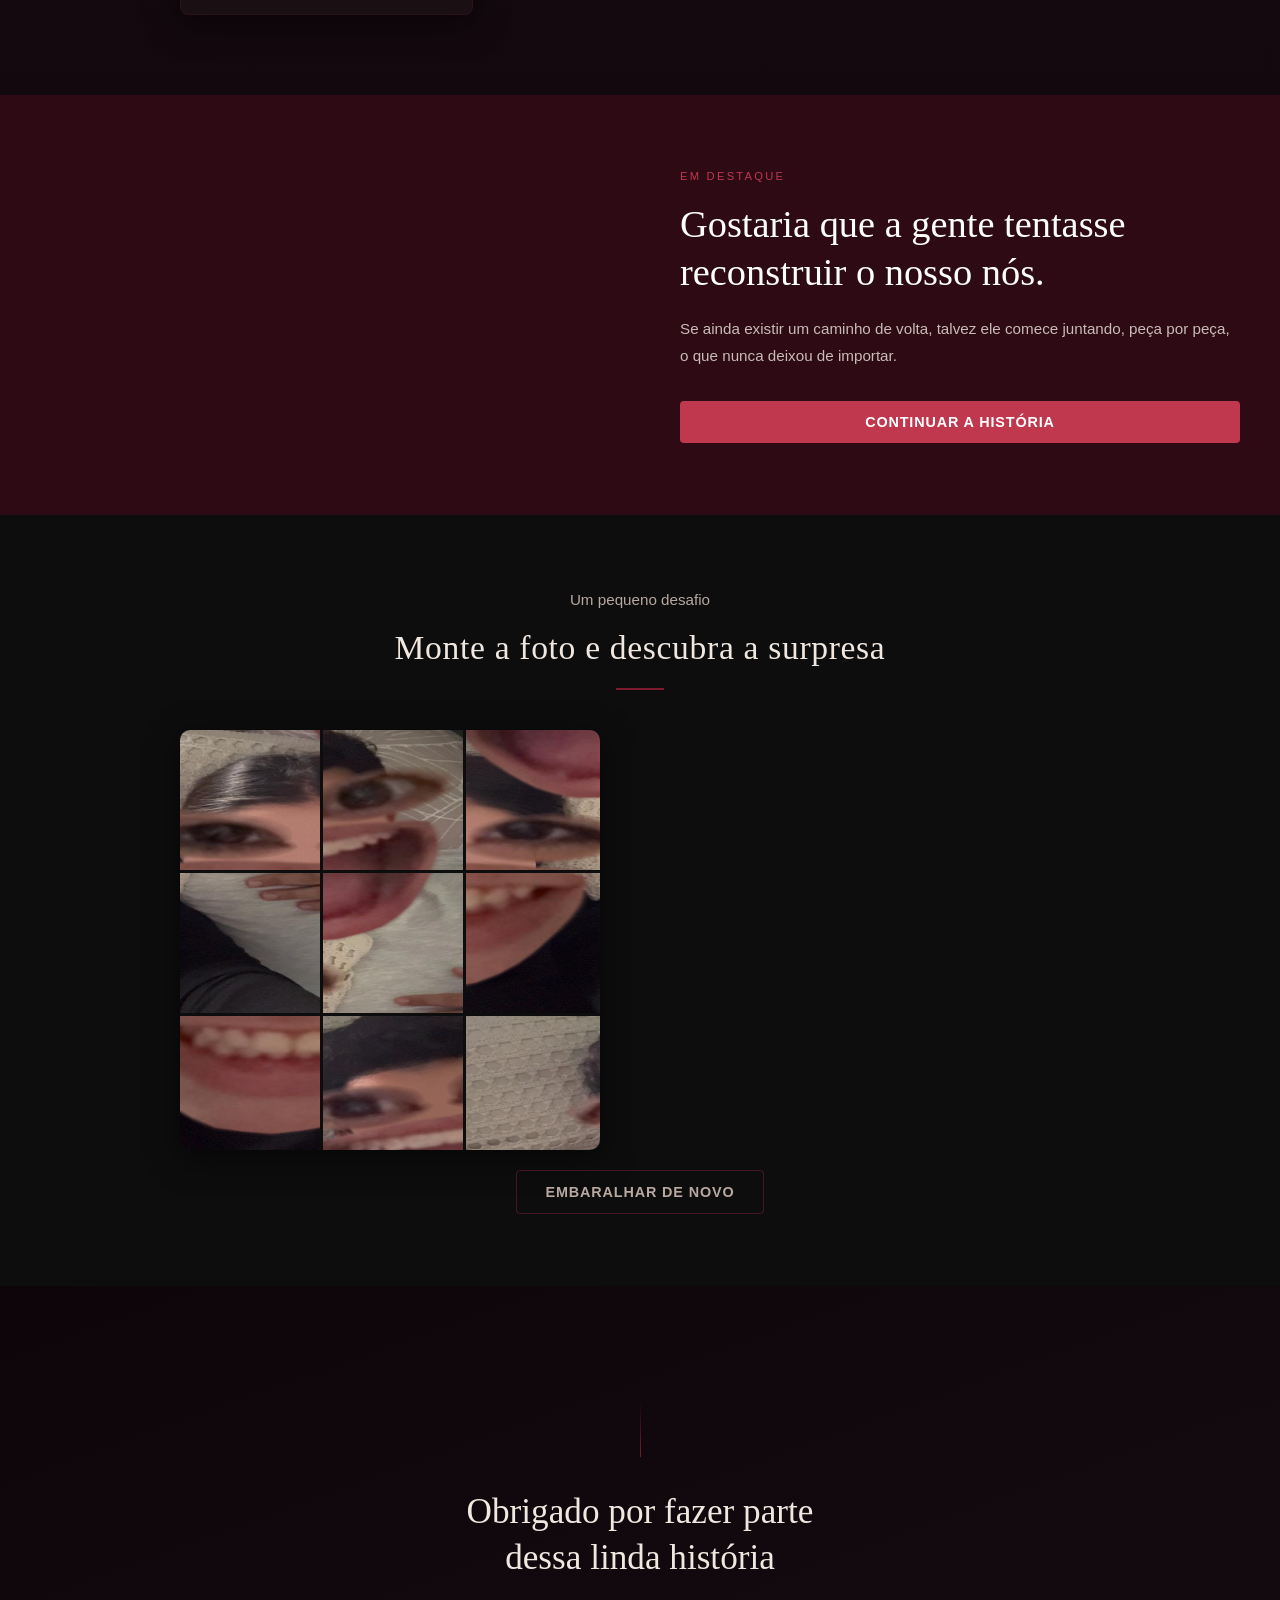
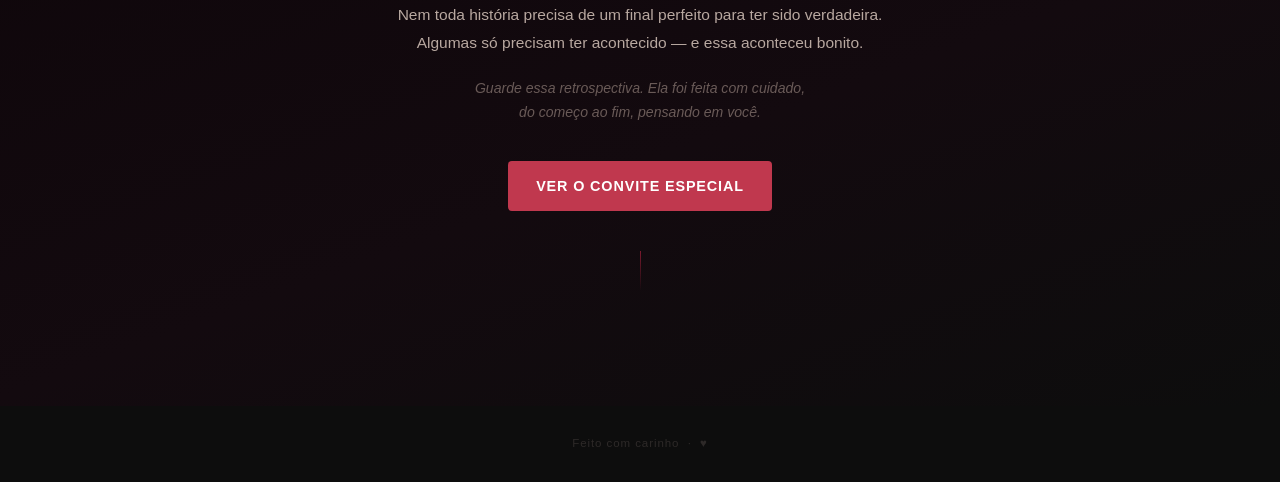
==== commit 5cd35f4e: "Update carta-antiga.html" ====
--- a/carta-antiga.html
+++ b/carta-antiga.html
@@ -387,8 +387,9 @@
         do começo ao fim, pensando em você.
       </p>
 
-      <a href="https://ajuda-pi.vercel.app/" class="btn btn-primario" target="_blank" rel="noopener">
-        Abrir
+      <!-- Link para a página de convite (opcional) -->
+      <a href="convite.html" class="btn btn-primario" role="button">
+        Ver o convite especial
       </a>
 
       <div class="final-ornamento-baixo" aria-hidden="true"></div>
